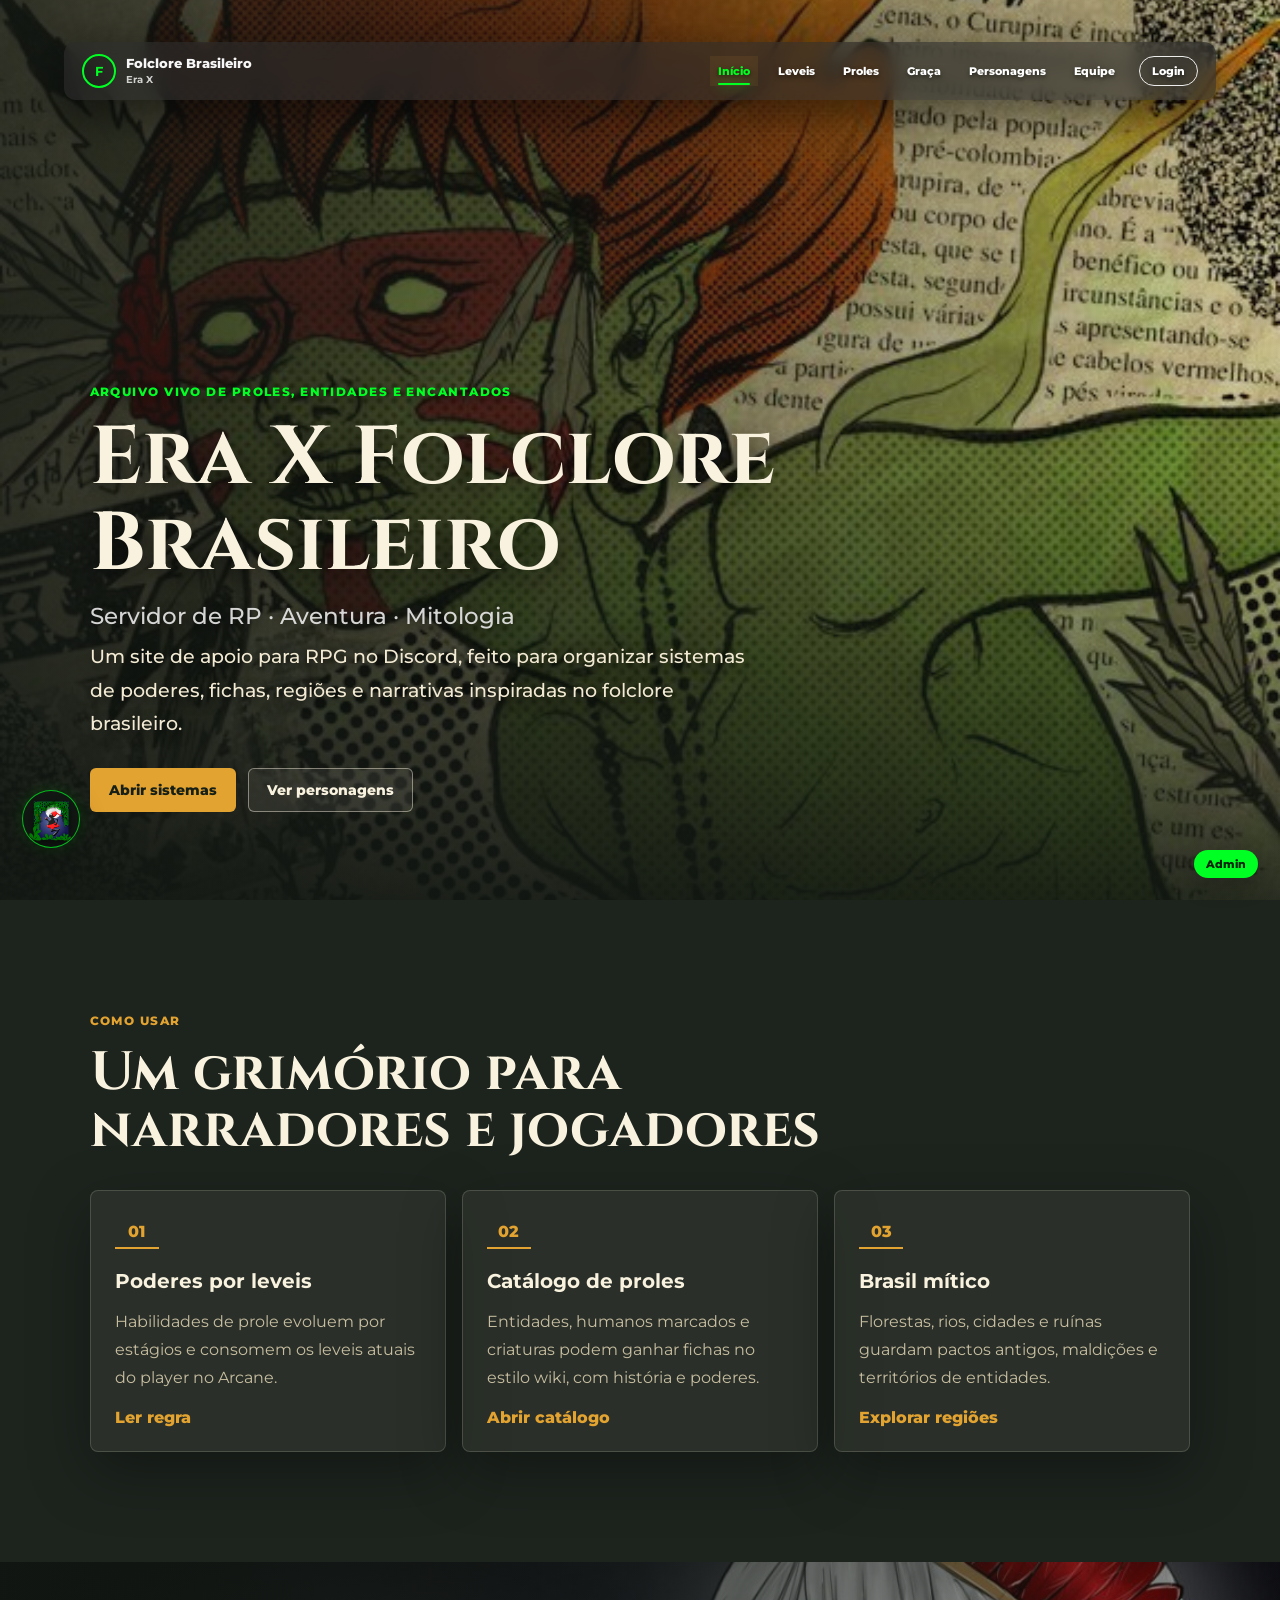
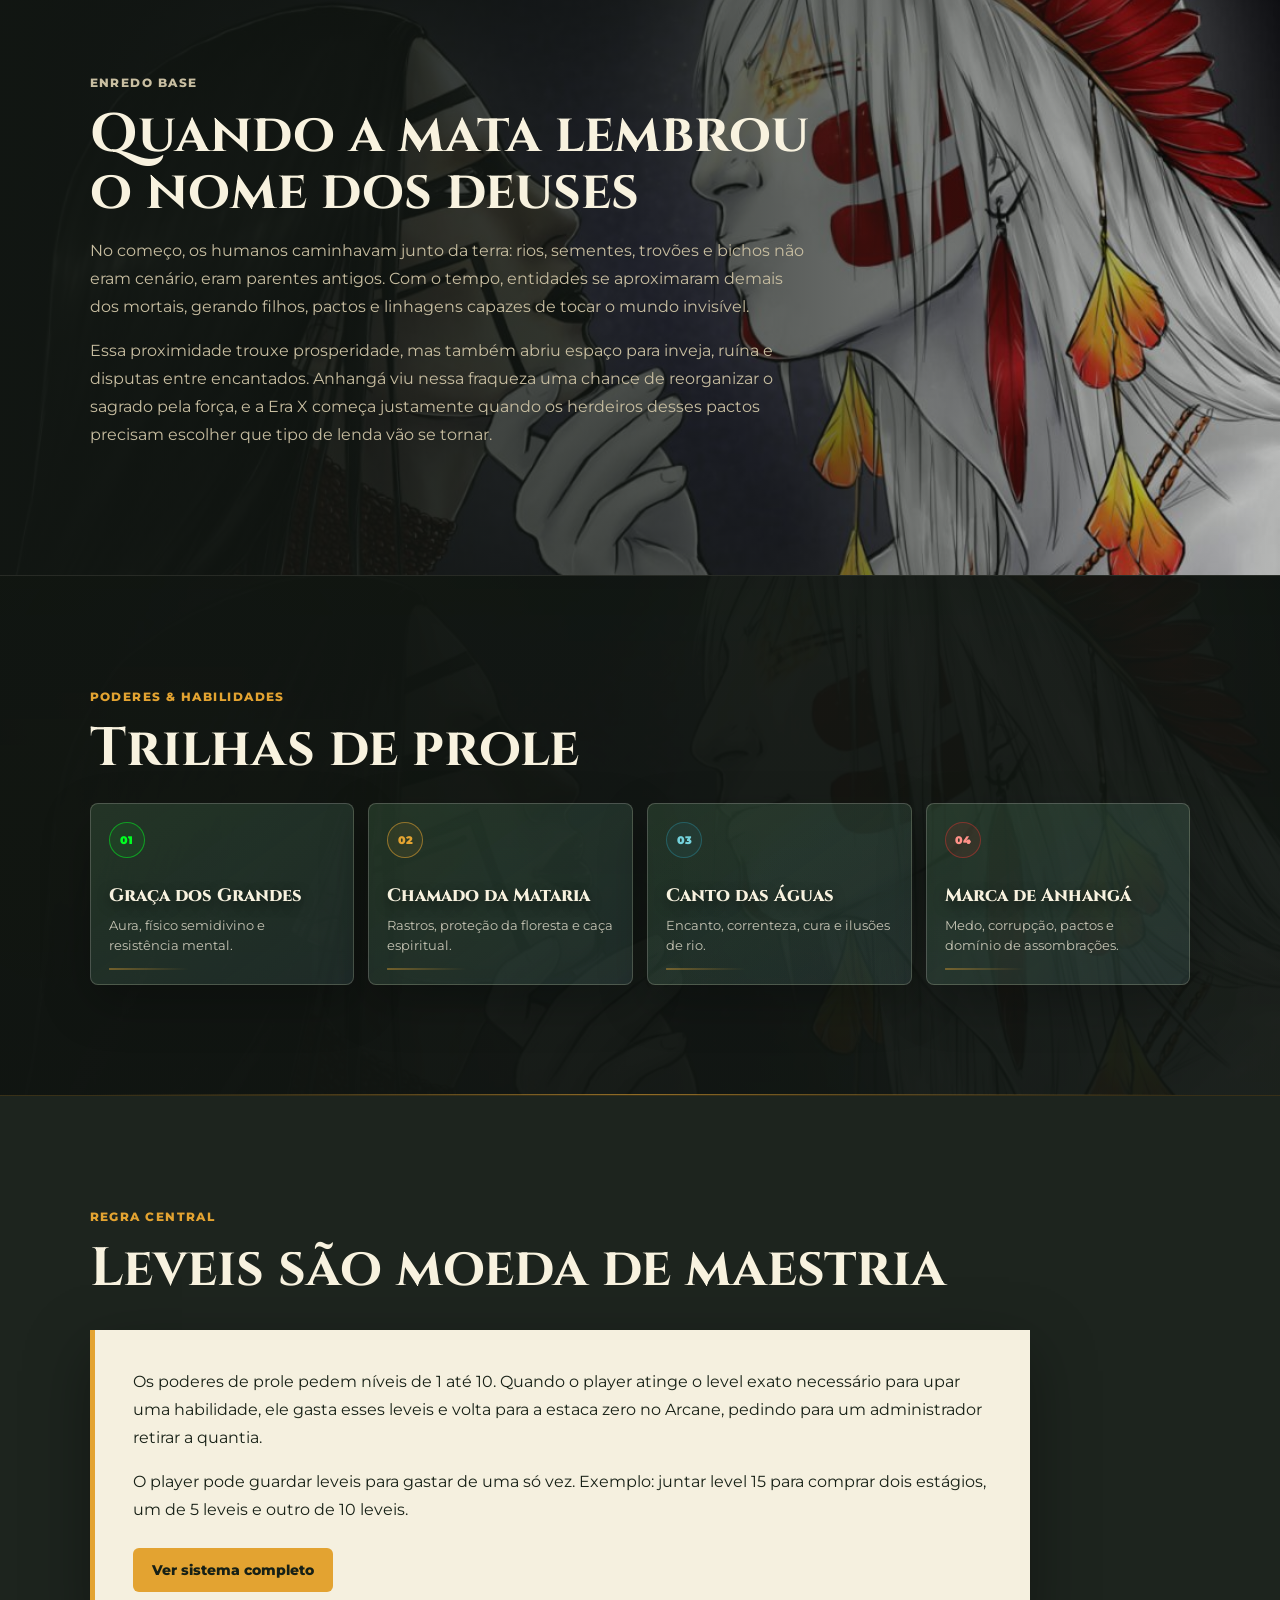
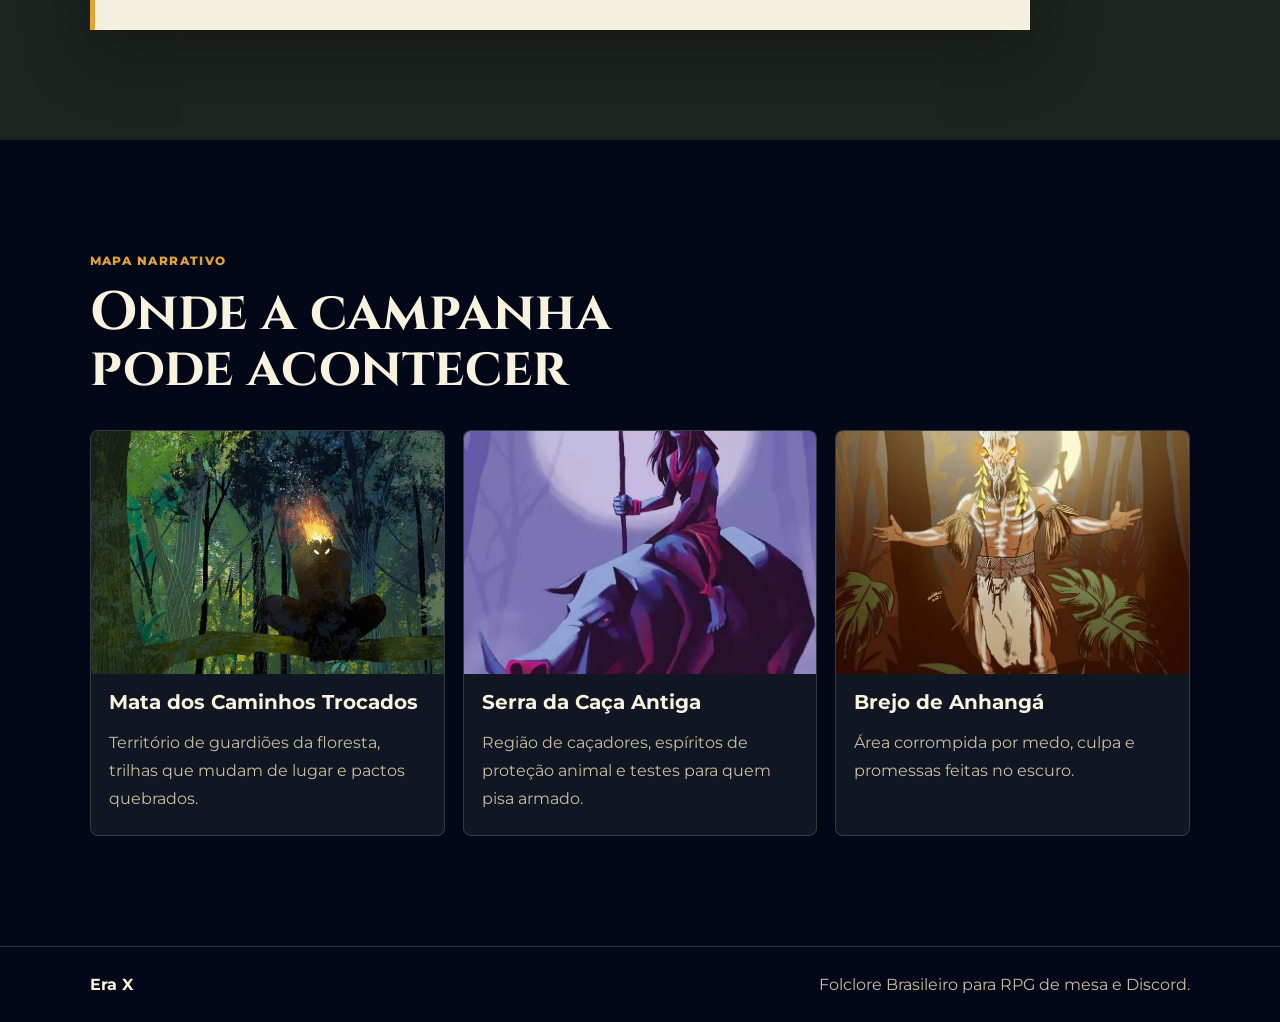
==== index.html @ e6556df5 "Primeiro upload do Era X" ====
<!DOCTYPE html>
<html lang="pt-BR">
<head>
  <meta charset="UTF-8">
  <meta name="viewport" content="width=device-width, initial-scale=1.0">
  <title>Folclore Brasileiro | Era X</title>
  <meta name="description" content="Servidor de RP e sistemas inspirados no folclore brasileiro.">
  <link rel="preconnect" href="https://fonts.googleapis.com">
  <link rel="preconnect" href="https://fonts.gstatic.com" crossorigin>
  <link href="https://fonts.googleapis.com/css2?family=Cinzel:wght@600;700&family=Montserrat:wght@400;500;700;800&display=swap" rel="stylesheet">
  <link rel="stylesheet" href="style.css">
</head>
<body class="home-classic">
  <header class="site-header">
    <a class="brand" href="index.html" aria-label="Folclore Brasileiro - Era X">
      <span class="brand-mark">F</span>
      <span>
        <strong>Folclore Brasileiro</strong>
        <small>Era X</small>
      </span>
    </a>

    <button class="menu-button" type="button" aria-expanded="false" aria-controls="site-menu">
      <span></span>
      <span></span>
      <span></span>
    </button>

    <nav class="site-nav" id="site-menu">
      <a href="#inicio">Início</a>
      <a href="sistemas.html#leveis">Leveis</a>
      <a href="sistemas.html#arvores">Proles</a>
      <a href="sistemas.html#graca">Graça</a>
      <a href="personagens.html">Personagens</a>
      <a href="equipe.html">Equipe</a>
      <a class="classic-login" href="admin.html">Login</a>
    </nav>
  </header>

  <main>
    <section class="hero restored-home-hero" id="inicio" style="--hero-image:url('imagens/folclore.jpg')">
      <div class="hero-copy">
        <p class="eyebrow">Arquivo vivo de proles, entidades e encantados</p>
        <h1>Era X Folclore Brasileiro</h1>
        <h2>Servidor de RP · Aventura · Mitologia</h2>
        <p>
          Um site de apoio para RPG no Discord, feito para organizar sistemas de poderes,
          fichas, regiões e narrativas inspiradas no folclore brasileiro.
        </p>
        <div class="hero-actions">
          <a class="button primary" href="sistemas.html">Abrir sistemas</a>
          <a class="button secondary" href="personagens.html">Ver personagens</a>
        </div>
      </div>
    </section>

    <section class="section intro-section">
      <div class="section-heading">
        <p class="eyebrow">Como usar</p>
        <h2>Um grimório para narradores e jogadores</h2>
      </div>
      <div class="intro-grid">
        <article class="feature-card">
          <span class="feature-icon">01</span>
          <h3>Poderes por leveis</h3>
          <p>Habilidades de prole evoluem por estágios e consomem os leveis atuais do player no Arcane.</p>
          <a href="sistemas.html#leveis">Ler regra</a>
        </article>
        <article class="feature-card">
          <span class="feature-icon">02</span>
          <h3>Catálogo de proles</h3>
          <p>Entidades, humanos marcados e criaturas podem ganhar fichas no estilo wiki, com história e poderes.</p>
          <a href="personagens.html">Abrir catálogo</a>
        </article>
        <article class="feature-card">
          <span class="feature-icon">03</span>
          <h3>Brasil mítico</h3>
          <p>Florestas, rios, cidades e ruínas guardam pactos antigos, maldições e territórios de entidades.</p>
          <a href="#regioes">Explorar regiões</a>
        </article>
      </div>
    </section>

    <section class="section lore-band" id="enredo" style="--band-image:url('imagens/deuses-tupi-guarani.jpg')">
      <div class="text-block">
        <p class="eyebrow">Enredo base</p>
        <h2>Quando a mata lembrou o nome dos deuses</h2>
        <p>
          No começo, os humanos caminhavam junto da terra: rios, sementes, trovões e bichos
          não eram cenário, eram parentes antigos. Com o tempo, entidades se aproximaram demais
          dos mortais, gerando filhos, pactos e linhagens capazes de tocar o mundo invisível.
        </p>
        <p>
          Essa proximidade trouxe prosperidade, mas também abriu espaço para inveja, ruína e
          disputas entre encantados. Anhangá viu nessa fraqueza uma chance de reorganizar o
          sagrado pela força, e a Era X começa justamente quando os herdeiros desses pactos
          precisam escolher que tipo de lenda vão se tornar.
        </p>
      </div>
    </section>

    <section class="section" id="poderes">
      <div class="section-heading">
        <p class="eyebrow">Poderes & habilidades</p>
        <h2>Trilhas de prole</h2>
      </div>
      <div class="catalog-grid">
        <a class="catalog-item" href="sistemas.html#graca">
          <span>Graça dos Grandes</span>
          <small>Aura, físico semidivino e resistência mental.</small>
        </a>
        <a class="catalog-item" href="sistemas.html#mataria">
          <span>Chamado da Mataria</span>
          <small>Rastros, proteção da floresta e caça espiritual.</small>
        </a>
        <a class="catalog-item" href="sistemas.html#aguas">
          <span>Canto das Águas</span>
          <small>Encanto, correnteza, cura e ilusões de rio.</small>
        </a>
        <a class="catalog-item" href="sistemas.html#sombras">
          <span>Marca de Anhangá</span>
          <small>Medo, corrupção, pactos e domínio de assombrações.</small>
        </a>
      </div>
    </section>

    <section class="section level-preview" id="leveis">
      <div class="section-heading">
        <p class="eyebrow">Regra central</p>
        <h2>Leveis são moeda de maestria</h2>
      </div>
      <div class="rule-panel">
        <p>
          Os poderes de prole pedem níveis de 1 até 10. Quando o player atinge o level exato
          necessário para upar uma habilidade, ele gasta esses leveis e volta para a estaca zero
          no Arcane, pedindo para um administrador retirar a quantia.
        </p>
        <p>
          O player pode guardar leveis para gastar de uma só vez. Exemplo: juntar level 15 para
          comprar dois estágios, um de 5 leveis e outro de 10 leveis.
        </p>
        <a class="button primary" href="sistemas.html#leveis">Ver sistema completo</a>
      </div>
    </section>

    <section class="section" id="regioes">
      <div class="section-heading">
        <p class="eyebrow">Mapa narrativo</p>
        <h2>Onde a campanha pode acontecer</h2>
      </div>
      <div class="region-layout">
        <article>
          <img src="imagens/curupira.jpg" alt="Curupira em uma floresta escura">
          <h3>Mata dos Caminhos Trocados</h3>
          <p>Território de guardiões da floresta, trilhas que mudam de lugar e pactos quebrados.</p>
        </article>
        <article>
          <img src="imagens/caipora.jpg" alt="Caipora em arte de floresta">
          <h3>Serra da Caça Antiga</h3>
          <p>Região de caçadores, espíritos de proteção animal e testes para quem pisa armado.</p>
        </article>
        <article>
          <img src="imagens/anhanga.jpg" alt="Anhangá em ambiente sombrio">
          <h3>Brejo de Anhangá</h3>
          <p>Área corrompida por medo, culpa e promessas feitas no escuro.</p>
        </article>
      </div>
    </section>
  </main>

  <footer class="site-footer">
    <strong>Era X</strong>
    <span>Folclore Brasileiro para RPG de mesa e Discord.</span>
  </footer>

  <a class="floating-admin" href="admin.html" aria-label="Abrir painel admin">Admin</a>

  <script src="js/site.js"></script>
</body>
</html>
---- style.css ----
:root {
  --bg: #121713;
  --bg-soft: #1d241e;
  --panel: #f5f0df;
  --panel-muted: #ebe0c2;
  --text: #f8f2df;
  --text-dark: #172016;
  --muted: #c8bea1;
  --leaf: #2f6b3f;
  --leaf-dark: #183d28;
  --river: #287781;
  --clay: #a84f36;
  --sun: #e3a331;
  --danger: #b7352f;
  --line: rgba(248, 242, 223, .18);
  --shadow: 0 20px 60px rgba(0, 0, 0, .35);
  --font-body: "Montserrat", Arial, sans-serif;
  --font-title: "Cinzel", Georgia, serif;
}

* {
  box-sizing: border-box;
}

html {
  scroll-behavior: smooth;
}

body {
  margin: 0;
  min-height: 100vh;
  background:
    linear-gradient(180deg, rgba(18, 23, 19, .95), rgba(31, 36, 27, .98)),
    #121713;
  color: var(--text);
  font-family: var(--font-body);
}

body.menu-open {
  overflow: hidden;
}

img {
  max-width: 100%;
  display: block;
}

a {
  color: inherit;
}

.site-header {
  position: sticky;
  top: 0;
  z-index: 20;
  display: flex;
  align-items: center;
  justify-content: space-between;
  gap: 24px;
  min-height: 74px;
  padding: 12px clamp(18px, 5vw, 72px);
  background: rgba(18, 23, 19, .9);
  border-bottom: 1px solid var(--line);
  backdrop-filter: blur(14px);
}

.brand {
  display: inline-flex;
  align-items: center;
  gap: 12px;
  text-decoration: none;
}

.brand-mark {
  width: 46px;
  height: 46px;
  display: grid;
  place-items: center;
  border: 2px solid var(--sun);
  background: var(--leaf-dark);
  color: var(--sun);
  font-family: var(--font-title);
  font-weight: 700;
}

.brand strong,
.brand small {
  display: block;
}

.brand strong {
  font-family: var(--font-title);
  font-size: 18px;
}

.brand small {
  margin-top: 2px;
  color: var(--muted);
  font-size: 12px;
}

.site-nav {
  display: flex;
  align-items: center;
  gap: 8px;
}

.site-nav a {
  min-height: 38px;
  display: inline-flex;
  align-items: center;
  padding: 8px 12px;
  border: 1px solid transparent;
  color: var(--muted);
  font-size: 14px;
  font-weight: 700;
  text-decoration: none;
}

.site-nav a:hover,
.site-nav a.active {
  border-color: rgba(227, 163, 49, .45);
  color: var(--text);
  background: rgba(227, 163, 49, .08);
}

.nav-pill {
  background: var(--sun);
  color: var(--text-dark) !important;
}

.menu-button {
  display: none;
  width: 44px;
  height: 44px;
  border: 1px solid var(--line);
  background: rgba(255, 255, 255, .04);
  cursor: pointer;
}

.menu-button span {
  display: block;
  width: 18px;
  height: 2px;
  margin: 5px auto;
  background: var(--text);
}

.hero,
.page-hero {
  position: relative;
  min-height: 86svh;
  display: flex;
  align-items: flex-end;
  padding: clamp(90px, 14vw, 150px) clamp(20px, 7vw, 92px) clamp(52px, 9vw, 90px);
  background:
    linear-gradient(90deg, rgba(18, 23, 19, .88), rgba(18, 23, 19, .52) 54%, rgba(18, 23, 19, .18)),
    linear-gradient(0deg, rgba(18, 23, 19, .88), rgba(18, 23, 19, .08) 46%),
    var(--hero-image) center / cover no-repeat;
  isolation: isolate;
}

.page-hero {
  min-height: 54svh;
}

.hero-copy {
  width: min(760px, 100%);
}

.eyebrow {
  margin: 0 0 14px;
  color: var(--sun);
  font-size: 12px;
  font-weight: 800;
  letter-spacing: .12em;
  text-transform: uppercase;
}

h1,
h2,
h3 {
  margin: 0;
  line-height: 1.05;
}

h1,
h2 {
  font-family: var(--font-title);
}

h1 {
  max-width: 760px;
  color: var(--text);
  font-size: clamp(42px, 8vw, 86px);
  text-wrap: balance;
}

h2 {
  color: var(--text);
  font-size: clamp(30px, 5vw, 54px);
  text-wrap: balance;
}

h3 {
  color: inherit;
  font-size: 20px;
}

p {
  line-height: 1.75;
}

.hero-copy > p:not(.eyebrow) {
  max-width: 660px;
  margin: 18px 0 0;
  color: #f3ead4;
  font-size: clamp(16px, 2vw, 19px);
}

.hero-actions {
  display: flex;
  flex-wrap: wrap;
  gap: 12px;
  margin-top: 28px;
}

.button,
button {
  min-height: 44px;
  display: inline-flex;
  align-items: center;
  justify-content: center;
  gap: 8px;
  padding: 12px 18px;
  border: 1px solid transparent;
  border-radius: 6px;
  font-family: var(--font-body);
  font-size: 14px;
  font-weight: 800;
  text-decoration: none;
  cursor: pointer;
}

.button.primary,
button.primary {
  background: var(--sun);
  color: var(--text-dark);
}

.button.secondary {
  border-color: rgba(248, 242, 223, .45);
  background: rgba(248, 242, 223, .08);
  color: var(--text);
}

.section {
  padding: clamp(56px, 9vw, 110px) clamp(20px, 7vw, 92px);
}

.section-heading {
  width: min(900px, 100%);
  margin-bottom: 32px;
}

.section-heading h2 {
  margin-bottom: 12px;
}

.section-heading p:last-child {
  max-width: 680px;
  color: var(--muted);
}

.intro-section,
.level-preview {
  background: var(--bg-soft);
}

.intro-grid,
.track-grid,
.catalog-grid {
  display: grid;
  grid-template-columns: repeat(3, minmax(0, 1fr));
  gap: 16px;
}

.feature-card,
.level-card,
.member-card,
.stat-card {
  border: 1px solid rgba(248, 242, 223, .16);
  border-radius: 8px;
  background: rgba(245, 240, 223, .06);
  box-shadow: var(--shadow);
}

.feature-card {
  min-height: 250px;
  display: flex;
  flex-direction: column;
  align-items: flex-start;
  padding: 24px;
}

.feature-card p {
  color: var(--muted);
}

.feature-card a {
  margin-top: auto;
  color: var(--sun);
  font-weight: 800;
  text-decoration: none;
}

.feature-icon {
  min-width: 44px;
  height: 34px;
  display: inline-flex;
  align-items: center;
  justify-content: center;
  margin-bottom: 22px;
  border-bottom: 2px solid var(--sun);
  color: var(--sun);
  font-weight: 800;
}

.lore-band {
  display: grid;
  grid-template-columns: minmax(0, 720px) minmax(260px, 1fr);
  gap: 44px;
  background:
    linear-gradient(90deg, rgba(18, 23, 19, .94), rgba(18, 23, 19, .74) 52%, rgba(18, 23, 19, .24)),
    var(--band-image) right center / cover no-repeat;
}

.text-block {
  max-width: 760px;
}

.text-block p {
  color: var(--muted);
}

.catalog-grid {
  grid-template-columns: repeat(4, minmax(0, 1fr));
}

.catalog-item {
  min-height: 160px;
  display: flex;
  flex-direction: column;
  justify-content: flex-end;
  padding: 20px;
  border: 1px solid rgba(248, 242, 223, .16);
  border-radius: 8px;
  background:
    linear-gradient(180deg, rgba(47, 107, 63, .22), rgba(40, 119, 129, .14)),
    rgba(245, 240, 223, .04);
  text-decoration: none;
}

.catalog-item span {
  color: var(--text);
  font-size: 18px;
  font-weight: 800;
}

.catalog-item small {
  margin-top: 8px;
  color: var(--muted);
  line-height: 1.55;
}

.catalog-item:hover {
  border-color: rgba(227, 163, 49, .6);
}

#poderes {
  position: relative;
  overflow: hidden;
  background:
    linear-gradient(180deg, rgba(18, 23, 19, .98), rgba(18, 23, 19, .9)),
    radial-gradient(circle at 14% 22%, rgba(227, 163, 49, .14), transparent 34%),
    radial-gradient(circle at 82% 72%, rgba(40, 119, 129, .16), transparent 36%),
    var(--bg);
  border-top: 1px solid rgba(248, 242, 223, .09);
  border-bottom: 1px solid rgba(227, 163, 49, .18);
}

#poderes::before {
  content: "";
  position: absolute;
  inset: 0;
  background:
    linear-gradient(90deg, rgba(18, 23, 19, .9), rgba(18, 23, 19, .62)),
    url("imagens/deuses-tupi-guarani.jpg") center / cover no-repeat;
  opacity: .12;
  filter: saturate(.9) contrast(1.08);
  pointer-events: none;
}

#poderes::after {
  content: "";
  position: absolute;
  left: clamp(20px, 7vw, 92px);
  right: clamp(20px, 7vw, 92px);
  bottom: 0;
  height: 1px;
  background: linear-gradient(90deg, transparent, rgba(227, 163, 49, .6), transparent);
  pointer-events: none;
}

#poderes .section-heading,
#poderes .catalog-grid {
  position: relative;
  z-index: 1;
}

#poderes .section-heading {
  margin-bottom: 26px;
}

#poderes .catalog-grid {
  gap: 14px;
}

#poderes .catalog-item {
  position: relative;
  min-height: 138px;
  justify-content: space-between;
  padding: 18px;
  isolation: isolate;
  border-color: rgba(248, 242, 223, .2);
  background:
    linear-gradient(145deg, rgba(47, 107, 63, .24), rgba(40, 119, 129, .11)),
    rgba(245, 240, 223, .055);
  box-shadow: 0 18px 48px rgba(0, 0, 0, .25);
  transition: transform .24s ease, border-color .24s ease, background .24s ease, box-shadow .24s ease;
}

#poderes .catalog-item::before {
  content: "01";
  width: 34px;
  height: 34px;
  display: grid;
  place-items: center;
  margin-bottom: 28px;
  border: 1px solid rgba(0, 255, 34, .5);
  border-radius: 50%;
  background: rgba(0, 255, 34, .065);
  color: #00ff22;
  font-size: 11px;
  font-weight: 900;
}

#poderes .catalog-item:nth-child(2)::before {
  content: "02";
  border-color: rgba(227, 163, 49, .55);
  background: rgba(227, 163, 49, .08);
  color: var(--sun);
}

#poderes .catalog-item:nth-child(3)::before {
  content: "03";
  border-color: rgba(40, 119, 129, .62);
  background: rgba(40, 119, 129, .12);
  color: #74d2dc;
}

#poderes .catalog-item:nth-child(4)::before {
  content: "04";
  border-color: rgba(183, 53, 47, .58);
  background: rgba(183, 53, 47, .12);
  color: #ff9188;
}

#poderes .catalog-item::after {
  content: "";
  position: absolute;
  inset: auto 18px 14px 18px;
  height: 2px;
  border-radius: 999px;
  background: linear-gradient(90deg, var(--sun), transparent);
  opacity: .42;
  transform: scaleX(.35);
  transform-origin: left center;
  transition: transform .24s ease, opacity .24s ease;
}

#poderes .catalog-item span {
  font-family: var(--font-title);
  font-size: 18px;
  line-height: 1.12;
  text-shadow: 0 4px 12px rgba(0, 0, 0, .5);
}

#poderes .catalog-item small {
  max-width: 260px;
  margin-top: 8px;
  padding-bottom: 10px;
  color: rgba(248, 242, 223, .76);
}

#poderes .catalog-item:hover {
  transform: translateY(-4px);
  border-color: rgba(227, 163, 49, .72);
  background:
    linear-gradient(145deg, rgba(47, 107, 63, .34), rgba(40, 119, 129, .16)),
    rgba(245, 240, 223, .075);
  box-shadow: 0 24px 68px rgba(0, 0, 0, .34);
}

#poderes .catalog-item:hover::after {
  opacity: .9;
  transform: scaleX(1);
}

.rule-panel {
  width: min(940px, 100%);
  padding: clamp(22px, 4vw, 38px);
  border-left: 5px solid var(--sun);
  background: var(--panel);
  color: var(--text-dark);
  box-shadow: var(--shadow);
}

.rule-panel p {
  margin: 0 0 16px;
}

.rule-panel p:last-child {
  margin-bottom: 0;
}

.rule-panel .button {
  margin-top: 8px;
}

.region-layout {
  display: grid;
  grid-template-columns: repeat(3, minmax(0, 1fr));
  gap: 18px;
}

.region-layout article {
  overflow: hidden;
  border: 1px solid rgba(248, 242, 223, .16);
  border-radius: 8px;
  background: rgba(245, 240, 223, .06);
}

.region-layout img {
  width: 100%;
  aspect-ratio: 16 / 11;
  object-fit: cover;
}

.region-layout h3,
.region-layout p {
  padding: 0 18px;
}

.region-layout h3 {
  margin-top: 18px;
}

.region-layout p {
  color: var(--muted);
  margin-bottom: 22px;
}

.power-track {
  display: grid;
  grid-template-columns: repeat(2, minmax(0, 1fr));
  gap: 14px;
}

.level-card {
  position: relative;
  padding: 22px;
}

.level-card span {
  display: inline-block;
  margin-bottom: 12px;
  color: var(--sun);
  font-size: 12px;
  font-weight: 800;
  text-transform: uppercase;
}

.level-card p {
  color: var(--muted);
}

.page {
  background: var(--bg);
}

.page-main {
  padding: clamp(36px, 7vw, 82px) clamp(20px, 7vw, 92px);
}

.toolbar {
  display: flex;
  align-items: center;
  justify-content: space-between;
  gap: 18px;
  margin-bottom: 24px;
}

.filters {
  display: flex;
  flex-wrap: wrap;
  gap: 8px;
}

.filters button {
  min-height: 38px;
  padding: 8px 13px;
  border-color: rgba(248, 242, 223, .22);
  background: transparent;
  color: var(--text);
}

.filters button.active {
  border-color: var(--sun);
  background: var(--sun);
  color: var(--text-dark);
}

.cards {
  display: grid;
  grid-template-columns: repeat(auto-fill, minmax(250px, 360px));
  justify-content: start;
  gap: 18px;
}

.card {
  overflow: hidden;
  border: 1px solid rgba(248, 242, 223, .16);
  border-radius: 8px;
  background: rgba(245, 240, 223, .07);
  box-shadow: var(--shadow);
}

.card img {
  width: 100%;
  aspect-ratio: 4 / 3;
  object-fit: cover;
}

.card-body {
  padding: 18px;
}

.card small {
  display: block;
  margin: 6px 0 12px;
  color: var(--sun);
  font-weight: 700;
}

.card p {
  color: var(--muted);
}

.card-actions {
  display: flex;
  gap: 8px;
  margin-top: 16px;
}

.card-actions button {
  min-height: 38px;
  flex: 1;
  padding: 8px 10px;
}

.ghost-button {
  border-color: rgba(248, 242, 223, .25);
  background: transparent;
  color: var(--text);
}

.delete-btn {
  background: var(--danger);
  color: #fff;
}

.empty-state {
  grid-column: 1 / -1;
  padding: 28px;
  border: 1px dashed rgba(248, 242, 223, .25);
  border-radius: 8px;
  color: var(--muted);
}

.modal {
  position: fixed;
  inset: 0;
  z-index: 40;
  display: none;
  align-items: center;
  justify-content: center;
  padding: 22px;
  background: rgba(0, 0, 0, .72);
}

.modal.open {
  display: flex;
}

.modal-content {
  width: min(900px, 100%);
  max-height: 92vh;
  overflow: auto;
  border: 1px solid rgba(248, 242, 223, .2);
  border-radius: 8px;
  background:
    linear-gradient(145deg, rgba(245, 240, 223, .08), rgba(245, 240, 223, .03)),
    #121713;
  color: var(--text);
  box-shadow: var(--shadow);
}

.modal-top {
  display: grid;
  grid-template-columns: minmax(220px, 330px) 1fr;
  gap: 22px;
  padding: 22px;
}

.wiki-img {
  width: 100%;
  aspect-ratio: 4 / 3;
  object-fit: cover;
  background: rgba(245, 240, 223, .08);
}

.close-btn {
  position: sticky;
  top: 12px;
  float: right;
  width: 40px;
  height: 40px;
  margin: 12px 12px 0 0;
  border: 0;
  background: var(--danger);
  color: #fff;
  font-size: 24px;
  cursor: pointer;
}

.wiki-info {
  display: flex;
  flex-wrap: wrap;
  gap: 8px;
  margin: 16px 0;
}

.wiki-info span {
  padding: 7px 10px;
  border: 1px solid rgba(248, 242, 223, .14);
  background: rgba(245, 240, 223, .08);
  color: var(--text);
  font-size: 13px;
}

#wikiName {
  color: var(--text);
  text-shadow: 0 5px 18px rgba(0, 0, 0, .5);
}

#wikiTitle {
  color: #00ff22;
}

#wikiDesc,
.wiki-content {
  color: #f5edd8;
}

.wiki-tabs {
  display: flex;
  flex-wrap: wrap;
  gap: 8px;
  padding: 0 22px 18px;
}

.wiki-tabs button {
  min-height: 36px;
  border-color: rgba(248, 242, 223, .18);
  background: transparent;
  color: var(--text);
}

.wiki-tabs button.active {
  background: var(--leaf);
  color: #fff;
}

.wiki-content {
  padding: 0 22px 24px;
}

.admin-page {
  min-height: 100vh;
}

.admin-layout {
  display: grid;
  grid-template-columns: minmax(0, 1fr) minmax(320px, 460px);
  gap: 24px;
  align-items: start;
}

.admin-section,
.admin-panel {
  padding: 24px;
  border: 1px solid rgba(248, 242, 223, .16);
  border-radius: 8px;
  background: rgba(245, 240, 223, .06);
  box-shadow: var(--shadow);
}

.admin-section + .admin-section {
  margin-top: 18px;
}

label {
  display: block;
  margin: 0 0 14px;
  color: var(--muted);
  font-size: 13px;
  font-weight: 700;
}

input,
select,
textarea {
  width: 100%;
  min-height: 44px;
  margin-top: 7px;
  padding: 11px 12px;
  border: 1px solid rgba(248, 242, 223, .22);
  border-radius: 6px;
  background: rgba(255, 255, 255, .06);
  color: var(--text);
  font-family: var(--font-body);
}

textarea {
  min-height: 110px;
  resize: vertical;
}

select option {
  background: #172016;
  color: #fff;
}

.admin-actions {
  display: flex;
  flex-wrap: wrap;
  gap: 10px;
}

.danger {
  background: var(--danger);
  color: #fff;
}

.muted-box {
  padding: 18px;
  border: 1px dashed rgba(248, 242, 223, .22);
  color: var(--muted);
}

.team-grid,
.stats-grid {
  display: grid;
  grid-template-columns: repeat(3, minmax(0, 1fr));
  gap: 16px;
}

.member-card,
.stat-card {
  padding: 22px;
}

.member-card p,
.stat-card p {
  color: var(--muted);
}

.updates-section {
  position: relative;
  overflow: hidden;
  border-top: 1px solid rgba(248, 242, 223, .1);
  background:
    linear-gradient(180deg, rgba(245, 240, 223, .04), rgba(245, 240, 223, .015)),
    var(--bg-soft);
}

.updates-timeline {
  display: grid;
  grid-template-columns: repeat(2, minmax(0, 1fr));
  gap: 16px;
}

.update-card {
  position: relative;
  min-height: 178px;
  padding: 22px;
  border: 1px solid rgba(248, 242, 223, .16);
  border-left: 3px solid var(--sun);
  border-radius: 8px;
  background:
    linear-gradient(145deg, rgba(245, 240, 223, .08), rgba(245, 240, 223, .035)),
    rgba(18, 23, 19, .74);
  box-shadow: 0 18px 54px rgba(0, 0, 0, .24);
}

.update-card span {
  display: inline-flex;
  min-height: 30px;
  align-items: center;
  margin-bottom: 18px;
  padding: 6px 11px;
  border: 1px solid rgba(227, 163, 49, .5);
  border-radius: 999px;
  color: var(--sun);
  font-size: 11px;
  font-weight: 900;
  text-transform: uppercase;
}

.update-card h3 {
  margin-bottom: 10px;
}

.update-card p {
  margin: 0;
  color: var(--muted);
}

.site-footer {
  display: flex;
  justify-content: space-between;
  gap: 16px;
  padding: 28px clamp(20px, 7vw, 92px);
  border-top: 1px solid var(--line);
  color: var(--muted);
}

.site-footer strong {
  color: var(--text);
}

.home-classic {
  background: #020817;
}

.home-classic .site-header {
  position: absolute;
  top: clamp(18px, 4.2vw, 42px);
  left: clamp(16px, 5vw, 64px);
  right: clamp(16px, 5vw, 64px);
  min-height: 58px;
  padding: 10px 18px;
  border: 0;
  border-radius: 12px;
  background: rgba(42, 42, 42, .62);
  box-shadow:
    0 18px 34px rgba(0, 0, 0, .34),
    0 0 70px rgba(0, 0, 0, .32);
  backdrop-filter: blur(10px);
}

.floating-shell .site-header {
  position: absolute;
  top: clamp(18px, 4.2vw, 42px);
  left: clamp(16px, 5vw, 64px);
  right: clamp(16px, 5vw, 64px);
  min-height: 58px;
  padding: 10px 18px;
  border: 0;
  border-radius: 12px;
  background: rgba(42, 42, 42, .62);
  box-shadow:
    0 18px 34px rgba(0, 0, 0, .34),
    0 0 70px rgba(0, 0, 0, .32);
  backdrop-filter: blur(10px);
}

.floating-shell .brand {
  gap: 10px;
}

.floating-shell .brand-mark {
  width: 34px;
  height: 34px;
  border: 2px solid #00ff22;
  border-radius: 50%;
  background: rgba(0, 0, 0, .12);
  color: #00ff22;
  font-family: var(--font-body);
  font-size: 13px;
}

.floating-shell .brand strong {
  color: #f7f7f7;
  font-family: var(--font-body);
  font-size: 13px;
  font-weight: 800;
  line-height: 1.1;
}

.floating-shell .brand small {
  color: rgba(255, 255, 255, .78);
  font-size: 10px;
  font-weight: 700;
}

.floating-shell .site-nav {
  gap: 12px;
}

.floating-shell .site-nav a {
  min-height: 30px;
  padding: 6px 8px;
  border: 0;
  color: #fff;
  font-size: 11px;
  font-weight: 800;
  text-shadow: 0 2px 5px rgba(0, 0, 0, .55);
}

.floating-shell .site-nav a:hover,
.floating-shell .site-nav a.active {
  color: #00ff22;
  background: transparent;
}

.home-classic .site-nav a.is-current,
.floating-shell .site-nav a.is-current {
  position: relative;
  color: #00ff22;
}

.home-classic .site-nav a.is-current::after,
.floating-shell .site-nav a.is-current::after {
  content: "";
  position: absolute;
  left: 8px;
  right: 8px;
  bottom: 1px;
  height: 2px;
  border-radius: 999px;
  background: #00ff22;
  box-shadow: 0 0 12px rgba(0, 255, 34, .6);
}

.floating-shell .site-nav .classic-login {
  min-width: 54px;
  justify-content: center;
  margin-left: 4px;
  padding: 6px 12px;
  border: 1px solid rgba(255, 255, 255, .9);
  border-radius: 999px;
  color: #fff;
}

.floating-shell .site-nav .classic-login:hover {
  border-color: #00ff22;
  color: #00ff22;
}

.home-classic .brand {
  gap: 10px;
}

.home-classic .brand-mark {
  width: 34px;
  height: 34px;
  border: 2px solid #00ff22;
  border-radius: 50%;
  background: rgba(0, 0, 0, .12);
  color: #00ff22;
  font-family: var(--font-body);
  font-size: 13px;
}

.home-classic .brand strong {
  color: #f7f7f7;
  font-family: var(--font-body);
  font-size: 13px;
  font-weight: 800;
  line-height: 1.1;
}

.home-classic .brand small {
  color: rgba(255, 255, 255, .78);
  font-size: 10px;
  font-weight: 700;
}

.home-classic .site-nav {
  gap: 12px;
}

.home-classic .site-nav a {
  min-height: 30px;
  padding: 6px 8px;
  border: 0;
  color: #fff;
  font-size: 11px;
  font-weight: 800;
  text-shadow: 0 2px 5px rgba(0, 0, 0, .55);
}

.home-classic .site-nav a:hover {
  color: #00ff22;
  background: transparent;
}

.home-classic .site-nav .classic-login {
  min-width: 54px;
  justify-content: center;
  margin-left: 4px;
  padding: 6px 12px;
  border: 1px solid rgba(255, 255, 255, .9);
  border-radius: 999px;
  color: #fff;
}

.home-classic .site-nav .classic-login:hover {
  border-color: #00ff22;
  color: #00ff22;
}

.home-classic .classic-home-hero {
  min-height: 100vh;
  align-items: flex-start;
  padding: clamp(104px, 10vw, 122px) 0 70px clamp(24px, 7.6vw, 78px);
  background:
    linear-gradient(90deg, rgba(0, 0, 0, .44) 0%, rgba(0, 0, 0, .25) 34%, rgba(0, 0, 0, .04) 72%),
    linear-gradient(180deg, rgba(0, 0, 0, .20) 0%, rgba(0, 0, 0, .02) 42%, rgba(0, 0, 0, .18) 100%),
    var(--hero-image) center top / cover no-repeat;
}

.home-classic .classic-home-hero .hero-copy {
  width: min(470px, calc(100vw - 48px));
  animation: none;
}

.home-classic .classic-home-hero h1 {
  max-width: 460px;
  color: #00ff22;
  font-family: var(--font-body);
  font-size: clamp(40px, 4.5vw, 48px);
  font-weight: 800;
  line-height: 1.16;
  letter-spacing: 1px;
  text-shadow:
    0 0 10px rgba(0, 255, 34, .45),
    0 6px 18px rgba(0, 0, 0, .72);
}

.home-classic .classic-home-hero h2 {
  margin: 18px 0 12px;
  color: rgba(245, 245, 245, .82);
  font-family: var(--font-body);
  font-size: clamp(17px, 1.7vw, 21px);
  font-weight: 500;
  letter-spacing: .2px;
  text-shadow: 0 4px 12px rgba(0, 0, 0, .7);
}

.home-classic .classic-home-hero .hero-copy > p {
  max-width: 455px;
  margin: 0;
  color: #fff;
  font-size: 13px;
  font-weight: 700;
  line-height: 1.52;
  text-shadow: 0 3px 8px rgba(0, 0, 0, .82);
}

.home-classic .restored-home-hero {
  min-height: 100vh;
  align-items: flex-end;
  padding: clamp(125px, 14vw, 160px) clamp(24px, 7vw, 92px) clamp(58px, 8vw, 88px);
  background:
    linear-gradient(90deg, rgba(18, 23, 19, .86), rgba(18, 23, 19, .5) 54%, rgba(18, 23, 19, .15)),
    linear-gradient(0deg, rgba(18, 23, 19, .88), rgba(18, 23, 19, .05) 48%),
    var(--hero-image) center / cover no-repeat;
}

.home-classic .restored-home-hero .hero-copy {
  width: min(720px, 100%);
}

.home-classic .restored-home-hero .eyebrow {
  color: #00ff22;
  text-shadow: 0 4px 12px rgba(0, 0, 0, .55);
}

.home-classic .restored-home-hero h1 {
  color: var(--text);
  font-family: var(--font-title);
  font-size: clamp(44px, 7vw, 82px);
  text-shadow: 0 8px 26px rgba(0, 0, 0, .72);
}

.home-classic .restored-home-hero h2 {
  margin: 16px 0 12px;
  color: rgba(245, 245, 245, .86);
  font-family: var(--font-body);
  font-size: clamp(18px, 2vw, 23px);
  font-weight: 500;
  text-shadow: 0 4px 14px rgba(0, 0, 0, .65);
}

.home-classic .restored-home-hero .hero-copy > p:not(.eyebrow) {
  max-width: 660px;
  margin: 0;
  color: #f3ead4;
  font-size: clamp(16px, 2vw, 19px);
  font-weight: 500;
  text-shadow: 0 4px 14px rgba(0, 0, 0, .62);
}

.floating-admin {
  position: fixed;
  right: 22px;
  bottom: 22px;
  z-index: 1000;
  min-width: 50px;
  min-height: 24px;
  display: inline-flex;
  align-items: center;
  justify-content: center;
  padding: 7px 12px;
  border-radius: 999px;
  background: #00ff22;
  color: #05240a;
  font-size: 11px;
  font-weight: 800;
  text-decoration: none;
  box-shadow: 0 8px 22px rgba(0, 0, 0, .24);
}

.floating-shell .inner-hero {
  min-height: 62vh;
  align-items: flex-end;
  padding: clamp(120px, 12vw, 160px) clamp(24px, 7vw, 92px) clamp(50px, 7vw, 78px);
  background:
    linear-gradient(90deg, rgba(18, 23, 19, .9), rgba(18, 23, 19, .56) 48%, rgba(18, 23, 19, .18)),
    linear-gradient(0deg, rgba(18, 23, 19, .92), rgba(18, 23, 19, .08) 60%),
    var(--hero-image) center / cover no-repeat;
}

.floating-shell .inner-hero h1 {
  color: var(--text);
  font-size: clamp(44px, 6.5vw, 76px);
  text-shadow: 0 8px 28px rgba(0, 0, 0, .72);
}

.floating-shell .inner-hero .hero-copy > p:not(.eyebrow) {
  max-width: 640px;
  color: #f5edd8;
  font-size: clamp(16px, 1.7vw, 18px);
  text-shadow: 0 4px 14px rgba(0, 0, 0, .68);
}

.floating-shell .page-main,
.admin-main {
  background: var(--bg);
}

.admin-main {
  padding-top: clamp(120px, 12vw, 150px);
}

.compact-section {
  padding-top: clamp(44px, 6vw, 76px);
  padding-bottom: clamp(44px, 6vw, 76px);
}

.clean-rule {
  width: min(980px, 100%);
  border-left-color: var(--sun);
  border-radius: 8px;
}

.prole-grid {
  display: grid;
  grid-template-columns: repeat(2, minmax(0, 1fr));
  gap: 18px;
}

.prole-tree {
  position: relative;
  overflow: hidden;
  border: 1px solid rgba(248, 242, 223, .2);
  border-radius: 8px;
  background: rgba(10, 15, 12, .78);
  box-shadow: 0 22px 66px rgba(0, 0, 0, .34);
  backdrop-filter: blur(8px);
}

.prole-tree::before {
  content: "";
  position: absolute;
  inset: 0 0 auto 0;
  height: 2px;
  background: linear-gradient(90deg, transparent, rgba(227, 163, 49, .78), transparent);
  opacity: .75;
  pointer-events: none;
}

.prole-tree header {
  padding: 22px 22px 18px;
  border-bottom: 1px solid rgba(248, 242, 223, .14);
  background:
    linear-gradient(135deg, rgba(47, 107, 63, .34), rgba(227, 163, 49, .08)),
    rgba(0, 0, 0, .22);
}

.prole-tree header span {
  display: inline-block;
  margin-bottom: 8px;
  color: var(--sun);
  font-size: 12px;
  font-weight: 800;
  letter-spacing: .08em;
  text-transform: uppercase;
}

.prole-tree header p {
  margin-bottom: 0;
  color: var(--muted);
}

.tree-branches {
  display: grid;
  gap: 1px;
  background: rgba(248, 242, 223, .1);
}

.tree-branches div {
  padding: 18px 22px;
  background: rgba(18, 23, 19, .94);
}

.tree-branches strong,
.tree-branches small {
  display: block;
}

.tree-branches strong {
  color: var(--text);
  font-size: 16px;
}

.tree-branches small {
  margin-top: 4px;
  color: var(--sun);
  font-size: 11px;
  font-weight: 800;
  text-transform: uppercase;
}

.tree-branches p {
  margin: 10px 0 0;
  color: var(--muted);
  font-size: 14px;
}

.floating-shell .level-card {
  min-height: 150px;
  background: rgba(245, 240, 223, .055);
}

.floating-shell .card,
.floating-shell .feature-card,
.floating-shell .member-card,
.floating-shell .stat-card {
  background: rgba(245, 240, 223, .065);
}

.system-quickbar {
  position: relative;
  z-index: 2;
  display: grid;
  grid-template-columns: repeat(3, minmax(0, 1fr));
  gap: 0;
  margin: 0 clamp(20px, 7vw, 92px);
  overflow: hidden;
  border-top: 1px solid rgba(248, 242, 223, .18);
  border-bottom: 1px solid rgba(248, 242, 223, .18);
  background: rgba(245, 240, 223, .035);
}

.system-quickbar a {
  display: grid;
  grid-template-columns: 38px 1fr;
  gap: 3px 14px;
  align-items: center;
  min-height: 82px;
  padding: 18px 24px;
  border-right: 1px solid rgba(248, 242, 223, .18);
  color: var(--text);
  text-decoration: none;
}

.system-quickbar a:last-child {
  border-right: 0;
}

.system-quickbar span {
  grid-row: span 2;
  width: 34px;
  height: 34px;
  display: grid;
  place-items: center;
  border: 1px solid rgba(0, 255, 34, .55);
  border-radius: 50%;
  color: #00ff22;
  font-size: 12px;
  font-weight: 800;
}

.system-quickbar strong {
  font-size: 16px;
}

.system-quickbar small {
  color: var(--muted);
  font-weight: 600;
}

.system-quickbar a:hover,
.system-quickbar a.is-current {
  background: rgba(0, 255, 34, .055);
}

.system-quickbar a.is-current strong {
  color: #00ff22;
}

.system-flow {
  position: relative;
  overflow: hidden;
  border-top: 1px solid rgba(248, 242, 223, .1);
}

.system-flow::before {
  display: none;
}

.alt-flow {
  background:
    linear-gradient(180deg, rgba(245, 240, 223, .04), rgba(245, 240, 223, .015)),
    var(--bg-soft);
}

#arvores {
  isolation: isolate;
  background:
    linear-gradient(90deg, rgba(18, 23, 19, .9) 0%, rgba(18, 23, 19, .62) 38%, rgba(18, 23, 19, .26) 100%),
    linear-gradient(180deg, rgba(248, 242, 223, .04), rgba(18, 23, 19, .78) 78%),
    url("imagens/proles-aguia-olhos-dourados.png") right 4% top 46% / min(66vw, 920px) auto no-repeat,
    #e8e1c4;
}

#arvores::before {
  content: "";
  position: absolute;
  inset: 0;
  z-index: -1;
  background:
    radial-gradient(circle at 71% 25%, rgba(255, 198, 63, .6), transparent 7%),
    radial-gradient(circle at 78% 29%, rgba(255, 198, 63, .36), transparent 10%),
    linear-gradient(90deg, rgba(18, 23, 19, .58), rgba(18, 23, 19, .04));
  mix-blend-mode: screen;
  opacity: .9;
  pointer-events: none;
}

#arvores::after {
  content: "";
  position: absolute;
  inset: 0;
  z-index: -1;
  background:
    linear-gradient(180deg, rgba(18, 23, 19, .2), transparent 26%, rgba(18, 23, 19, .68)),
    radial-gradient(circle at 76% 26%, rgba(227, 163, 49, .28), transparent 24%);
  pointer-events: none;
}

#arvores .section-heading {
  position: relative;
  z-index: 1;
}

#arvores .section-heading p:last-child {
  color: rgba(248, 242, 223, .88);
}

.rule-wave {
  display: grid;
  grid-template-columns: repeat(3, minmax(0, 1fr));
  gap: 18px;
}

.rule-wave article,
.grace-ladder article {
  min-height: 210px;
  padding: 26px;
  border: 1px solid rgba(248, 242, 223, .16);
  border-left: 3px solid rgba(0, 255, 34, .65);
  border-radius: 8px;
  background:
    linear-gradient(145deg, rgba(245, 240, 223, .09), rgba(245, 240, 223, .035)),
    rgba(18, 23, 19, .76);
  box-shadow: 0 22px 70px rgba(0, 0, 0, .26);
}

.rule-wave article:nth-child(2),
.grace-ladder article:nth-child(2n) {
  border-left-color: rgba(227, 163, 49, .75);
}

.rule-wave span,
.grace-ladder span {
  display: inline-flex;
  min-height: 32px;
  align-items: center;
  padding: 7px 13px;
  margin-bottom: 22px;
  border: 1px solid rgba(227, 163, 49, .55);
  border-radius: 999px;
  color: var(--sun);
  font-size: 12px;
  font-weight: 800;
  text-transform: uppercase;
}

.rule-wave p,
.grace-ladder p {
  color: var(--muted);
}

.example-ribbon {
  width: min(880px, 100%);
  display: grid;
  grid-template-columns: 180px 1fr;
  gap: 24px;
  align-items: center;
  margin-top: 22px;
  padding: 22px 28px;
  border: 1px solid rgba(248, 242, 223, .18);
  border-left: 3px solid var(--sun);
  border-radius: 8px;
  background: rgba(245, 240, 223, .07);
  color: var(--text);
}

.example-ribbon strong {
  font-size: 18px;
}

body.floating-shell:not(.admin-page) .site-header {
  transition: transform .28s ease, background .28s ease, min-height .28s ease, box-shadow .28s ease;
}

body.floating-shell:not(.admin-page).is-page-scrolled .site-header {
  min-height: 58px;
  transform: translateY(-4px);
  background: rgba(18, 23, 19, .76);
  box-shadow: 0 14px 40px rgba(0, 0, 0, .24);
}

body.floating-shell:not(.admin-page) .inner-hero {
  min-height: 50vh;
  padding-top: clamp(104px, 10vw, 132px);
  padding-bottom: clamp(34px, 5vw, 56px);
}

body.floating-shell:not(.admin-page) .inner-hero h1 {
  font-size: clamp(40px, 5.4vw, 64px);
}

body.floating-shell:not(.admin-page) .inner-hero .hero-copy > p:not(.eyebrow) {
  max-width: 560px;
  font-size: 16px;
}

body.floating-shell:not(.admin-page) .section {
  padding-top: clamp(42px, 6vw, 76px);
  padding-bottom: clamp(42px, 6vw, 76px);
}

body.floating-shell:not(.admin-page) .section-heading {
  margin-bottom: 26px;
}

body.floating-shell:not(.admin-page) .system-quickbar {
  margin-top: -1px;
}

body.floating-shell:not(.admin-page) .system-quickbar a {
  min-height: 64px;
  padding: 13px 18px;
}

body.floating-shell:not(.admin-page) .system-quickbar span {
  width: 28px;
  height: 28px;
}

body.floating-shell:not(.admin-page) .rule-wave article,
body.floating-shell:not(.admin-page) .grace-ladder article {
  min-height: 172px;
  padding: 20px;
}

body.floating-shell:not(.admin-page) .rule-wave span,
body.floating-shell:not(.admin-page) .grace-ladder span {
  margin-bottom: 14px;
}

body.floating-shell:not(.admin-page) .prole-tree header {
  padding: 18px 20px 15px;
}

body.floating-shell:not(.admin-page) .tree-branches div {
  padding: 15px 20px;
}

body.floating-shell:not(.admin-page) .example-ribbon {
  margin-top: 18px;
  padding: 18px 22px;
}

.scroll-soft {
  opacity: 0;
  transform: translateY(18px) scale(.992);
  transition: opacity .55s ease, transform .55s ease;
}

.scroll-soft.is-visible {
  opacity: 1;
  transform: translateY(0) scale(1);
}

.example-ribbon p {
  margin: 0;
}

.grace-ladder {
  display: grid;
  grid-template-columns: repeat(3, minmax(0, 1fr));
  gap: 18px;
}

.admin-heading {
  margin-bottom: 22px;
}

.admin-status {
  display: flex;
  justify-content: space-between;
  gap: 18px;
  margin-bottom: 24px;
  padding: 18px 22px;
  border: 1px solid rgba(248, 242, 223, .18);
  border-radius: 999px;
  background: rgba(245, 240, 223, .08);
}

.admin-status strong {
  color: var(--text);
}

.admin-status span,
.muted-text {
  color: var(--muted);
}

.admin-status.is-ok {
  border-color: rgba(0, 255, 34, .35);
}

.admin-status.is-error {
  border-color: rgba(183, 53, 47, .5);
}

.admin-auth-layout {
  margin-bottom: 24px;
}

.secondary-button {
  border-color: rgba(248, 242, 223, .28);
  background: transparent;
  color: var(--text);
}

.user-list {
  display: grid;
  gap: 10px;
}

.user-row {
  display: flex;
  justify-content: space-between;
  gap: 16px;
  padding: 12px 14px;
  border: 1px solid rgba(248, 242, 223, .14);
  border-radius: 999px;
  background: rgba(245, 240, 223, .06);
}

.user-row span {
  color: var(--sun);
  font-size: 12px;
  font-weight: 800;
  text-transform: uppercase;
}

.tag-create-row {
  display: grid;
  grid-template-columns: 1fr 90px;
  gap: 12px;
}

.tag-divider {
  height: 1px;
  margin: 22px 0;
  background: rgba(248, 242, 223, .14);
}

.tag-chip-list {
  display: flex;
  flex-wrap: wrap;
  gap: 8px;
  margin-top: 10px;
}

.tag-check {
  display: inline-flex;
  align-items: center;
  gap: 7px;
  margin: 0;
  cursor: pointer;
}

.tag-check input {
  width: 16px;
  min-height: 16px;
  margin: 0;
  accent-color: #00ff22;
}

.tag-check span,
.tag-row span {
  display: inline-flex;
  align-items: center;
  min-height: 30px;
  padding: 7px 11px;
  border: 1px solid color-mix(in srgb, var(--tag-color) 65%, transparent);
  border-radius: 999px;
  background: color-mix(in srgb, var(--tag-color) 18%, transparent);
  color: var(--text);
  font-size: 12px;
  font-weight: 800;
}

.tag-list {
  display: grid;
  gap: 8px;
  margin-top: 18px;
}

.tag-row {
  display: grid;
  grid-template-columns: minmax(0, 1fr) auto auto;
  gap: 10px;
  align-items: center;
  padding: 9px;
  border: 1px solid rgba(248, 242, 223, .12);
  border-radius: 8px;
  background: rgba(245, 240, 223, .045);
}

.tag-row small {
  color: var(--muted);
  font-weight: 700;
}

.tag-row button {
  min-height: 32px;
  padding: 6px 10px;
  border-color: rgba(183, 53, 47, .45);
  background: rgba(183, 53, 47, .2);
  color: #fff;
  font-size: 12px;
}

[hidden] {
  display: none !important;
}

.floating-admin:hover {
  filter: brightness(1.06);
}

.trickster-widget {
  position: fixed;
  left: 22px;
  bottom: 22px;
  z-index: 999;
  display: grid;
  gap: 10px;
  justify-items: start;
  pointer-events: none;
}

.trickster-avatar,
.trickster-panel,
.trickster-speech {
  pointer-events: auto;
}

.trickster-avatar {
  width: 58px;
  height: 58px;
  min-height: 58px;
  padding: 0;
  border: 1px solid rgba(0, 255, 34, .7);
  border-radius: 50%;
  background: rgba(18, 23, 19, .88);
  color: #00ff22;
  box-shadow: 0 10px 28px rgba(0, 0, 0, .3), 0 0 18px rgba(0, 255, 34, .16);
  overflow: hidden;
  transition: transform .2s ease, box-shadow .2s ease;
}

.trickster-avatar:hover {
  transform: translateY(-2px) rotate(-4deg);
  box-shadow: 0 14px 34px rgba(0, 0, 0, .36), 0 0 26px rgba(0, 255, 34, .28);
}

.trickster-avatar img {
  width: 78%;
  height: 78%;
  object-fit: contain;
  filter: drop-shadow(0 4px 5px rgba(0, 0, 0, .45));
}

.trickster-avatar.is-running {
  animation: saciHop .82s ease-in-out;
}

.trickster-panel {
  width: min(260px, calc(100vw - 44px));
  padding: 14px;
  border: 1px solid rgba(248, 242, 223, .18);
  border-radius: 8px;
  background: rgba(18, 23, 19, .94);
  box-shadow: 0 18px 48px rgba(0, 0, 0, .38);
  backdrop-filter: blur(12px);
}

.wind-burst {
  position: absolute;
  left: 18px;
  bottom: 22px;
  width: 90px;
  height: 90px;
  pointer-events: none;
  opacity: 0;
}

.wind-burst span {
  position: absolute;
  inset: 18px;
  border: 1px solid rgba(0, 255, 34, .55);
  border-left-color: transparent;
  border-bottom-color: transparent;
  border-radius: 50%;
  transform: rotate(var(--spin, 0deg)) scale(.45);
}

.wind-burst span:nth-child(2) {
  --spin: 55deg;
  inset: 10px;
  border-color: rgba(227, 163, 49, .48);
  border-right-color: transparent;
}

.wind-burst span:nth-child(3) {
  --spin: 125deg;
  inset: 4px;
}

.wind-burst span:nth-child(4) {
  --spin: 210deg;
  inset: 28px;
  border-color: rgba(248, 242, 223, .38);
  border-top-color: transparent;
}

.wind-burst.active {
  opacity: 1;
}

.wind-burst.active span {
  animation: windSpin .72s ease-out forwards;
}

.trickster-panel strong {
  display: block;
  color: var(--text);
  font-size: 14px;
}

.trickster-panel p {
  margin: 6px 0 12px;
  color: var(--muted);
  font-size: 12px;
  line-height: 1.45;
}

.trickster-panel button {
  width: 100%;
  min-height: 34px;
  justify-content: flex-start;
  margin-top: 7px;
  padding: 8px 10px;
  border: 1px solid rgba(248, 242, 223, .16);
  border-radius: 6px;
  background: rgba(245, 240, 223, .06);
  color: var(--text);
  font-size: 12px;
}

.trickster-panel button:hover {
  border-color: rgba(0, 255, 34, .55);
  color: #00ff22;
}

.trickster-speech {
  max-width: 230px;
  margin: 0;
  padding: 9px 11px;
  border: 1px solid rgba(0, 255, 34, .28);
  border-radius: 999px;
  background: rgba(18, 23, 19, .92);
  color: var(--text);
  font-size: 12px;
  line-height: 1.25;
  opacity: 0;
  transform: translateY(6px);
  transition: opacity .2s ease, transform .2s ease;
}

.trickster-speech.show {
  opacity: 1;
  transform: translateY(0);
}

.screen-shake {
  animation: screenShake .62s linear;
}

.trick-hidden {
  position: relative;
  opacity: .08 !important;
  transform: scale(.985) rotate(-.4deg);
  filter: blur(2px);
  transition: opacity .25s ease, transform .25s ease, filter .25s ease;
}

.trick-hidden::after {
  content: "O Saci escondeu por um instante";
  position: absolute;
  inset: 0;
  display: grid;
  place-items: center;
  padding: 18px;
  background: rgba(18, 23, 19, .72);
  color: #00ff22;
  font-size: 13px;
  font-weight: 800;
  text-align: center;
}

.saci-dash-target {
  position: relative;
  overflow: hidden;
}

.saci-dash-target::before {
  content: "";
  position: absolute;
  top: 14%;
  left: -30%;
  z-index: 4;
  width: 26%;
  height: 3px;
  border-radius: 999px;
  background:
    linear-gradient(90deg, transparent, rgba(0, 255, 34, .85), rgba(248, 242, 223, .8), transparent);
  box-shadow:
    0 18px 0 rgba(0, 255, 34, .28),
    0 36px 0 rgba(227, 163, 49, .26),
    0 54px 0 rgba(248, 242, 223, .18);
  animation: saciDashTrail 1.2s ease-out forwards;
  pointer-events: none;
}

@keyframes screenShake {
  0%, 100% { transform: translate(0, 0); }
  12% { transform: translate(-5px, 2px); }
  24% { transform: translate(4px, -2px); }
  36% { transform: translate(-3px, 3px); }
  48% { transform: translate(3px, -1px); }
  60% { transform: translate(-2px, 1px); }
  72% { transform: translate(2px, 2px); }
  84% { transform: translate(-1px, -2px); }
}

@keyframes windSpin {
  0% {
    opacity: 0;
    transform: rotate(var(--spin, 0deg)) scale(.35);
  }
  35% {
    opacity: 1;
  }
  100% {
    opacity: 0;
    transform: rotate(calc(var(--spin, 0deg) + 320deg)) scale(1.35);
  }
}

@keyframes saciHop {
  0%, 100% { transform: translate(0, 0) rotate(0deg); }
  20% { transform: translate(12px, -8px) rotate(12deg); }
  42% { transform: translate(-7px, 5px) rotate(-9deg); }
  68% { transform: translate(9px, -5px) rotate(7deg); }
}

@keyframes saciDashTrail {
  0% {
    left: -35%;
    opacity: 0;
    transform: translateY(0) skewX(-22deg);
  }
  18% {
    opacity: 1;
  }
  100% {
    left: 110%;
    opacity: 0;
    transform: translateY(80px) skewX(-22deg);
  }
}

.admin-page {
  --admin-surface: rgba(245, 240, 223, .075);
  --admin-surface-strong: rgba(245, 240, 223, .115);
  --admin-edge: rgba(248, 242, 223, .18);
  --admin-edge-strong: rgba(227, 163, 49, .42);
  background:
    linear-gradient(145deg, rgba(18, 23, 19, .98), rgba(25, 35, 27, .96) 46%, rgba(18, 23, 19, 1)),
    #121713;
}

.admin-scroll-meter {
  position: fixed;
  top: 0;
  left: 0;
  z-index: 100;
  width: 100%;
  height: 3px;
  background: rgba(248, 242, 223, .08);
}

.admin-scroll-meter span {
  display: block;
  width: 100%;
  height: 100%;
  transform: scaleX(0);
  transform-origin: left center;
  background: linear-gradient(90deg, var(--leaf), var(--sun), var(--river));
  box-shadow: 0 0 18px rgba(227, 163, 49, .38);
}

.admin-main {
  padding: clamp(118px, 11vw, 150px) clamp(18px, 5vw, 70px) clamp(42px, 7vw, 82px);
}

.admin-console {
  width: min(1520px, 100%);
  margin: 0 auto;
}

.admin-heading {
  max-width: 900px;
  margin-bottom: 24px;
}

.admin-heading h1 {
  letter-spacing: 0;
}

.admin-metrics {
  display: grid;
  grid-template-columns: repeat(4, minmax(0, 1fr));
  gap: 12px;
  margin-bottom: 16px;
}

.admin-metrics article {
  min-height: 86px;
  padding: 16px 18px;
  border: 1px solid var(--admin-edge);
  border-radius: 8px;
  background: linear-gradient(180deg, rgba(245, 240, 223, .1), rgba(245, 240, 223, .045));
  box-shadow: 0 14px 40px rgba(0, 0, 0, .2);
}

.admin-metrics small,
.admin-summary-kicker,
.tag-inspector small,
.role-preview-grid small {
  display: block;
  color: var(--sun);
  font-size: 11px;
  font-weight: 900;
  letter-spacing: .08em;
  text-transform: uppercase;
}

.admin-metrics strong {
  display: block;
  margin-top: 8px;
  color: var(--text);
  font-family: var(--font-title);
  font-size: clamp(24px, 3vw, 36px);
}

.admin-page .admin-status {
  align-items: center;
  border-radius: 8px;
  background:
    linear-gradient(90deg, rgba(47, 107, 63, .18), rgba(245, 240, 223, .06));
  box-shadow: 0 18px 45px rgba(0, 0, 0, .24);
}

.admin-page .admin-layout {
  grid-template-columns: minmax(0, 1fr) minmax(360px, 440px);
  gap: 20px;
}

.admin-auth-layout {
  grid-template-columns: repeat(2, minmax(0, 1fr));
}

.admin-stack {
  display: grid;
  gap: 16px;
}

.admin-page .admin-section,
.admin-page .admin-panel {
  position: relative;
  overflow: hidden;
  border: 1px solid var(--admin-edge);
  background:
    linear-gradient(180deg, var(--admin-surface), rgba(245, 240, 223, .045));
  box-shadow: 0 24px 70px rgba(0, 0, 0, .28);
  backdrop-filter: blur(12px);
}

.admin-page .admin-section::before,
.admin-page .admin-panel::before {
  content: "";
  position: absolute;
  inset: 0 0 auto 0;
  height: 2px;
  background: linear-gradient(90deg, transparent, var(--sun), transparent);
  opacity: .65;
  pointer-events: none;
}

.admin-section-title {
  display: grid;
  grid-template-columns: auto minmax(0, 1fr);
  gap: 14px;
  align-items: start;
  margin-bottom: 18px;
}

.admin-section-title > span {
  width: 42px;
  height: 42px;
  display: grid;
  place-items: center;
  border: 1px solid var(--admin-edge-strong);
  border-radius: 8px;
  background: rgba(227, 163, 49, .12);
  color: var(--sun);
  font-weight: 900;
}

.admin-section-title h2,
.admin-collapsible summary strong,
.admin-panel h2 {
  margin: 0;
  font-family: var(--font-title);
  color: var(--text);
  font-size: clamp(19px, 2vw, 26px);
}

.admin-section-title p {
  margin: 5px 0 0;
}

.admin-collapsible {
  padding: 0;
}

.admin-collapsible summary {
  min-height: 76px;
  display: grid;
  grid-template-columns: minmax(0, 1fr) auto;
  gap: 16px;
  align-items: center;
  padding: 20px 24px;
  cursor: pointer;
  list-style: none;
}

.admin-collapsible summary::-webkit-details-marker {
  display: none;
}

.admin-collapsible summary::after {
  content: "+";
  width: 34px;
  height: 34px;
  display: grid;
  place-items: center;
  border: 1px solid var(--admin-edge);
  border-radius: 8px;
  color: var(--sun);
  font-size: 22px;
  font-weight: 900;
  transition: transform .22s ease, background .22s ease;
}

.admin-collapsible[open] summary::after {
  transform: rotate(45deg);
  background: rgba(227, 163, 49, .12);
}

.admin-section-body {
  padding: 0 24px 24px;
}

.admin-form-grid,
.tag-tools-grid {
  display: grid;
  grid-template-columns: repeat(2, minmax(0, 1fr));
  gap: 14px;
}

.admin-form-grid label,
.tag-tools-grid label {
  margin-bottom: 0;
}

.admin-page label {
  color: rgba(248, 242, 223, .78);
}

.admin-page input,
.admin-page select,
.admin-page textarea {
  border-color: rgba(248, 242, 223, .2);
  background: rgba(5, 9, 7, .22);
  box-shadow: inset 0 1px 0 rgba(255, 255, 255, .04);
  transition: border-color .2s ease, box-shadow .2s ease, background .2s ease;
}

.admin-page input:focus,
.admin-page select:focus,
.admin-page textarea:focus {
  outline: none;
  border-color: var(--sun);
  background: rgba(5, 9, 7, .34);
  box-shadow: 0 0 0 3px rgba(227, 163, 49, .14);
}

.admin-page button {
  transition: transform .2s ease, box-shadow .2s ease, filter .2s ease, border-color .2s ease;
}

.admin-page button:hover {
  transform: translateY(-1px);
  box-shadow: 0 10px 24px rgba(0, 0, 0, .24);
  filter: brightness(1.04);
}

.role-preview-grid {
  display: grid;
  grid-template-columns: repeat(2, minmax(0, 1fr));
  gap: 12px;
  margin: 14px 0 16px;
}

.role-preview-grid article {
  min-height: 128px;
  padding: 16px;
  border: 1px solid var(--admin-edge);
  border-radius: 8px;
  background: rgba(245, 240, 223, .055);
}

.role-preview-grid article.is-active {
  border-color: var(--admin-edge-strong);
  background: linear-gradient(180deg, rgba(227, 163, 49, .14), rgba(245, 240, 223, .055));
}

.role-preview-grid strong {
  display: block;
  margin-top: 7px;
  color: var(--text);
}

.role-preview-grid p {
  margin: 8px 0 0;
  color: var(--muted);
  font-size: 13px;
  line-height: 1.55;
}

.code-editor {
  min-height: 134px;
  font-family: Consolas, "Courier New", monospace;
  font-size: 13px;
  line-height: 1.55;
}

.visual-editor-grid {
  display: grid;
  grid-template-columns: minmax(0, 1.05fr) minmax(320px, .95fr);
  gap: 18px;
  align-items: start;
}

.visual-control-panel {
  min-width: 0;
}

.visual-preview-panel {
  position: sticky;
  top: 104px;
  padding: 18px;
  border: 1px solid var(--admin-edge);
  border-radius: 8px;
  background:
    linear-gradient(180deg, rgba(245, 240, 223, .09), rgba(245, 240, 223, .04)),
    rgba(5, 9, 7, .22);
}

.visual-preview-top {
  display: flex;
  justify-content: space-between;
  gap: 12px;
  align-items: center;
  margin-bottom: 14px;
}

.visual-preview-top span {
  color: var(--sun);
  font-size: 11px;
  font-weight: 900;
  letter-spacing: .08em;
  text-transform: uppercase;
}

.visual-preview-top strong {
  color: var(--text);
  font-family: var(--font-title);
}

.visual-before-after {
  display: grid;
  grid-template-columns: repeat(2, minmax(0, 1fr));
  gap: 12px;
}

.visual-before-after small {
  display: block;
  margin-bottom: 8px;
  color: var(--muted);
  font-size: 11px;
  font-weight: 900;
  text-transform: uppercase;
}

.mini-admin-card {
  min-height: 142px;
  padding: 15px;
  border: 1px solid rgba(248, 242, 223, .15);
  border-radius: 8px;
  background: rgba(245, 240, 223, .055);
}

.mini-admin-card span {
  display: block;
  width: 36px;
  height: 6px;
  margin-bottom: 18px;
  border-radius: 999px;
  background: var(--preview-color, var(--sun));
  box-shadow: 0 0 18px color-mix(in srgb, var(--preview-color, var(--sun)) 35%, transparent);
}

.mini-admin-card strong,
.visual-change-box strong {
  display: block;
  color: var(--text);
}

.mini-admin-card p {
  margin: 8px 0 0;
  color: var(--muted);
  font-size: 13px;
  line-height: 1.45;
}

.mini-admin-card.is-after {
  border-color: color-mix(in srgb, var(--preview-color, var(--sun)) 52%, transparent);
  background:
    linear-gradient(180deg, color-mix(in srgb, var(--preview-color, var(--sun)) 12%, transparent), rgba(245, 240, 223, .05));
}

.mini-admin-card.is-after[data-density="compact"] {
  min-height: 112px;
  padding: 12px;
}

.mini-admin-card.is-after[data-density="wide"] {
  min-height: 156px;
  padding: 18px;
}

.mini-admin-card.is-after[data-motion="soft"] span {
  animation: adminPreviewPulse 2.8s ease-in-out infinite;
}

.mini-admin-card.is-after[data-motion="calm"] span {
  animation: adminPreviewPulse 4.2s ease-in-out infinite;
}

.admin-advanced-editor {
  margin-top: 16px;
  border: 1px solid rgba(248, 242, 223, .12);
  border-radius: 8px;
  background: rgba(5, 9, 7, .15);
}

.admin-advanced-editor summary {
  padding: 14px 16px;
  color: var(--muted);
  font-size: 13px;
  font-weight: 900;
  cursor: pointer;
}

.admin-advanced-editor label {
  padding: 0 16px 14px;
}

.admin-html-preview {
  margin: 4px 0 16px;
  padding: 16px;
  border: 1px dashed var(--admin-edge-strong);
  border-radius: 8px;
  background: rgba(227, 163, 49, .08);
}

.visual-change-box {
  margin-top: 14px;
  padding: 16px;
  border: 1px solid var(--admin-edge-strong);
  border-radius: 8px;
  background: rgba(227, 163, 49, .09);
}

.visual-change-box ul {
  display: grid;
  gap: 8px;
  margin: 12px 0 14px;
  padding: 0;
  list-style: none;
}

.visual-change-box li {
  padding: 8px 10px;
  border: 1px solid rgba(248, 242, 223, .12);
  border-radius: 8px;
  color: var(--muted);
  font-size: 13px;
}

.tag-tools-grid {
  grid-template-columns: minmax(0, 1.15fr) minmax(280px, .85fr);
  align-items: start;
}

.tag-inspector {
  min-height: 188px;
  padding: 18px;
  border: 1px solid color-mix(in srgb, var(--tag-color, var(--sun)) 48%, transparent);
  border-radius: 8px;
  background:
    linear-gradient(180deg, color-mix(in srgb, var(--tag-color, var(--sun)) 14%, transparent), rgba(245, 240, 223, .045));
}

.tag-inspector strong {
  display: block;
  margin-top: 8px;
  color: var(--text);
  font-family: var(--font-title);
  font-size: 22px;
}

.tag-inspector p {
  margin: 8px 0 12px;
  color: var(--muted);
}

.tag-inspector ul {
  display: grid;
  gap: 8px;
  margin: 0;
  padding: 0;
  list-style: none;
}

.tag-inspector li {
  display: flex;
  justify-content: space-between;
  gap: 12px;
  padding: 9px 10px;
  border: 1px solid rgba(248, 242, 223, .12);
  border-radius: 8px;
  background: rgba(5, 9, 7, .2);
}

.tag-inspector li span {
  color: var(--text);
  font-weight: 800;
}

.tag-inspector li em {
  color: var(--sun);
  font-size: 12px;
  font-style: normal;
  font-weight: 900;
  text-transform: uppercase;
}

.admin-page .tag-chip-list {
  gap: 10px;
}

.admin-page .tag-check {
  padding: 5px;
  border: 1px solid rgba(248, 242, 223, .1);
  border-radius: 999px;
  background: rgba(5, 9, 7, .18);
}

.admin-page .tag-check span,
.admin-page .tag-row span {
  border-color: color-mix(in srgb, var(--tag-color) 68%, transparent);
}

.admin-page .tag-row {
  grid-template-columns: minmax(0, 1fr) auto;
  padding: 8px;
  border-color: color-mix(in srgb, var(--tag-color, var(--sun)) 26%, rgba(248, 242, 223, .12));
  background: rgba(245, 240, 223, .045);
}

.admin-page .tag-row.is-selected {
  border-color: color-mix(in srgb, var(--tag-color, var(--sun)) 72%, transparent);
  background: color-mix(in srgb, var(--tag-color, var(--sun)) 12%, rgba(245, 240, 223, .04));
}

.tag-row-main {
  min-height: 42px;
  width: 100%;
  justify-content: space-between;
  padding: 6px;
  border-color: transparent;
  background: transparent;
  color: var(--text);
}

.tag-row-main:hover {
  box-shadow: none;
}

.tag-row-main small {
  color: var(--muted);
  font-weight: 800;
}

body.admin-density-compact .admin-section-body {
  padding-bottom: 18px;
}

body.admin-density-compact .admin-collapsible summary,
body.admin-density-compact .admin-section:not(.admin-collapsible),
body.admin-density-compact .admin-panel {
  padding-top: 18px;
  padding-bottom: 18px;
}

body.admin-density-compact textarea {
  min-height: 90px;
}

body.admin-density-wide .admin-console {
  width: min(1680px, 100%);
}

body.admin-density-wide .admin-layout {
  grid-template-columns: minmax(0, 1fr) minmax(420px, 520px);
}

body.admin-theme-gold {
  --admin-edge-strong: rgba(217, 180, 95, .48);
}

body.admin-theme-river {
  --admin-edge-strong: rgba(69, 166, 176, .5);
  --admin-surface: rgba(69, 166, 176, .075);
}

body.admin-theme-ember {
  --admin-edge-strong: rgba(215, 104, 68, .5);
  --admin-surface: rgba(215, 104, 68, .075);
}

.admin-reveal {
  opacity: 0;
  transform: translateY(18px);
  transition: opacity .45s ease, transform .45s ease;
}

.admin-reveal.is-visible {
  opacity: 1;
  transform: translateY(0);
}

.admin-motion-calm .admin-reveal {
  transition-duration: .7s;
}

.admin-motion-none .admin-reveal,
.admin-motion-none .admin-page button,
.admin-motion-none .admin-collapsible summary::after {
  transition: none;
}

@keyframes adminPreviewPulse {
  0%, 100% {
    opacity: .72;
    transform: scaleX(.72);
  }
  50% {
    opacity: 1;
    transform: scaleX(1);
  }
}

@media (prefers-reduced-motion: reduce) {
  .admin-reveal,
  .admin-page button,
  .admin-collapsible summary::after,
  .scroll-soft {
    transition: none;
  }

  .scroll-soft {
    opacity: 1;
    transform: none;
  }
}

@media (max-width: 920px) {
  .menu-button {
    display: block;
  }

  .admin-metrics {
    grid-template-columns: repeat(2, minmax(0, 1fr));
  }

  .admin-auth-layout,
  .admin-form-grid,
  .tag-tools-grid,
  .role-preview-grid,
  .visual-editor-grid {
    grid-template-columns: 1fr;
  }

  .visual-preview-panel {
    position: static;
  }

  .site-nav {
    position: fixed;
    inset: 74px 0 auto 0;
    display: none;
    flex-direction: column;
    align-items: stretch;
    padding: 18px;
    background: rgba(18, 23, 19, .98);
    border-bottom: 1px solid var(--line);
  }

  .site-nav.open {
    display: flex;
  }

  .site-nav a {
    justify-content: center;
  }

  .intro-grid,
  .track-grid,
  .catalog-grid,
  .region-layout,
  .team-grid,
  .updates-timeline,
  .stats-grid,
  .admin-layout {
    grid-template-columns: 1fr;
  }

  .lore-band {
    grid-template-columns: 1fr;
    background:
      linear-gradient(180deg, rgba(18, 23, 19, .94), rgba(18, 23, 19, .72)),
      var(--band-image) center / cover no-repeat;
  }

  .power-track {
    grid-template-columns: 1fr;
  }

  .modal-top {
    grid-template-columns: 1fr;
  }

  .home-classic .site-header {
    top: 16px;
    left: 16px;
    right: 16px;
  }

  .floating-shell .site-header {
    top: 16px;
    left: 16px;
    right: 16px;
  }

  .floating-shell .site-nav {
    position: fixed;
    inset: 82px 16px auto 16px;
    border-radius: 10px;
    background: rgba(42, 42, 42, .94);
  }

  .floating-shell .site-nav a {
    min-height: 40px;
    justify-content: center;
    font-size: 13px;
  }

  .prole-grid {
    grid-template-columns: 1fr;
  }

  .system-quickbar,
  .rule-wave,
  .grace-ladder {
    grid-template-columns: 1fr;
  }

  .system-quickbar {
    margin-top: 18px;
  }

  #arvores {
    background:
      linear-gradient(180deg, rgba(18, 23, 19, .48), rgba(18, 23, 19, .94) 48%),
      url("imagens/proles-aguia-olhos-dourados.png") center top / min(132vw, 860px) auto no-repeat,
      #e8e1c4;
  }

  #arvores::before {
    background:
      radial-gradient(circle at 54% 16%, rgba(255, 198, 63, .36), transparent 12%),
      linear-gradient(180deg, rgba(18, 23, 19, .18), rgba(18, 23, 19, .92));
  }

  .system-quickbar a,
  .example-ribbon,
  .admin-status {
    border-radius: 8px;
  }

  .example-ribbon,
  .admin-status {
    grid-template-columns: 1fr;
    flex-direction: column;
  }

  .home-classic .site-nav {
    position: fixed;
    inset: 82px 16px auto 16px;
    border-radius: 10px;
    background: rgba(42, 42, 42, .94);
  }

  .home-classic .site-nav a {
    min-height: 40px;
    justify-content: center;
    font-size: 13px;
  }
}

@media (max-width: 620px) {
  .site-header {
    min-height: 70px;
  }

  .admin-main {
    padding-left: 14px;
    padding-right: 14px;
  }

  .admin-metrics {
    grid-template-columns: 1fr;
  }

  .visual-before-after {
    grid-template-columns: 1fr;
  }

  .admin-collapsible summary,
  .admin-section-body,
  .admin-page .admin-panel,
  .admin-page .admin-section:not(.admin-collapsible) {
    padding-left: 16px;
    padding-right: 16px;
  }

  .brand-mark {
    width: 40px;
    height: 40px;
  }

  .brand strong {
    font-size: 16px;
  }

  .hero,
  .page-hero {
    min-height: 78svh;
    padding-top: 88px;
  }

  body.floating-shell:not(.admin-page) .inner-hero {
    min-height: 58svh;
    padding-top: 102px;
    padding-bottom: 38px;
  }

  .hero-actions,
  .admin-actions,
  .toolbar,
  .site-footer,
  .card-actions {
    flex-direction: column;
    align-items: stretch;
  }

  .button,
  button {
    width: 100%;
  }

  .trickster-avatar {
    width: 54px;
    height: 54px;
    min-height: 54px;
  }

  .trickster-panel button {
    width: 100%;
  }

  .home-classic .classic-home-hero {
    padding: 112px 18px 62px;
    background-position: center top;
  }

  .home-classic .restored-home-hero {
    padding: 120px 18px 58px;
  }

  .floating-shell .inner-hero,
  .admin-main {
    padding-top: 112px;
  }

  .home-classic .classic-home-hero .hero-copy {
    width: 100%;
  }

  .home-classic .classic-home-hero h1 {
    font-size: 38px;
  }

  .home-classic .classic-home-hero .hero-copy > p {
    max-width: 100%;
  }
}
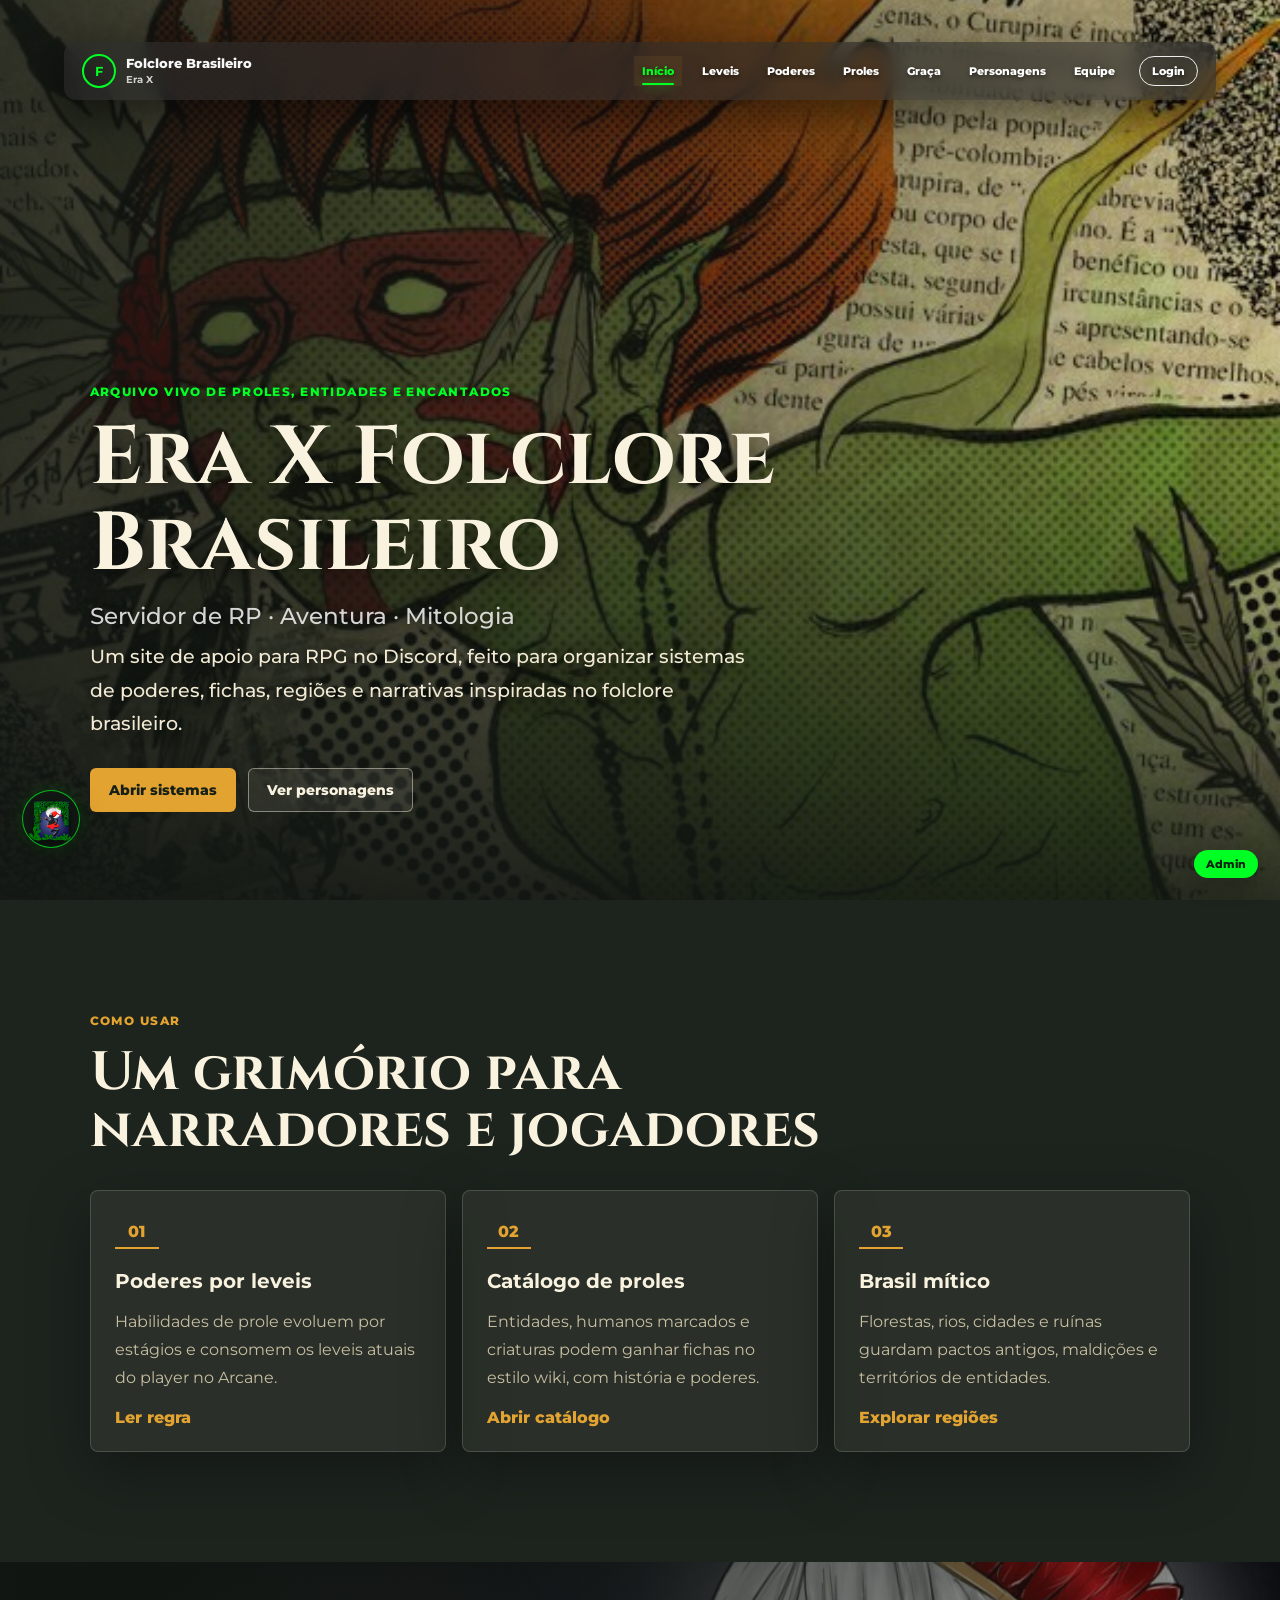
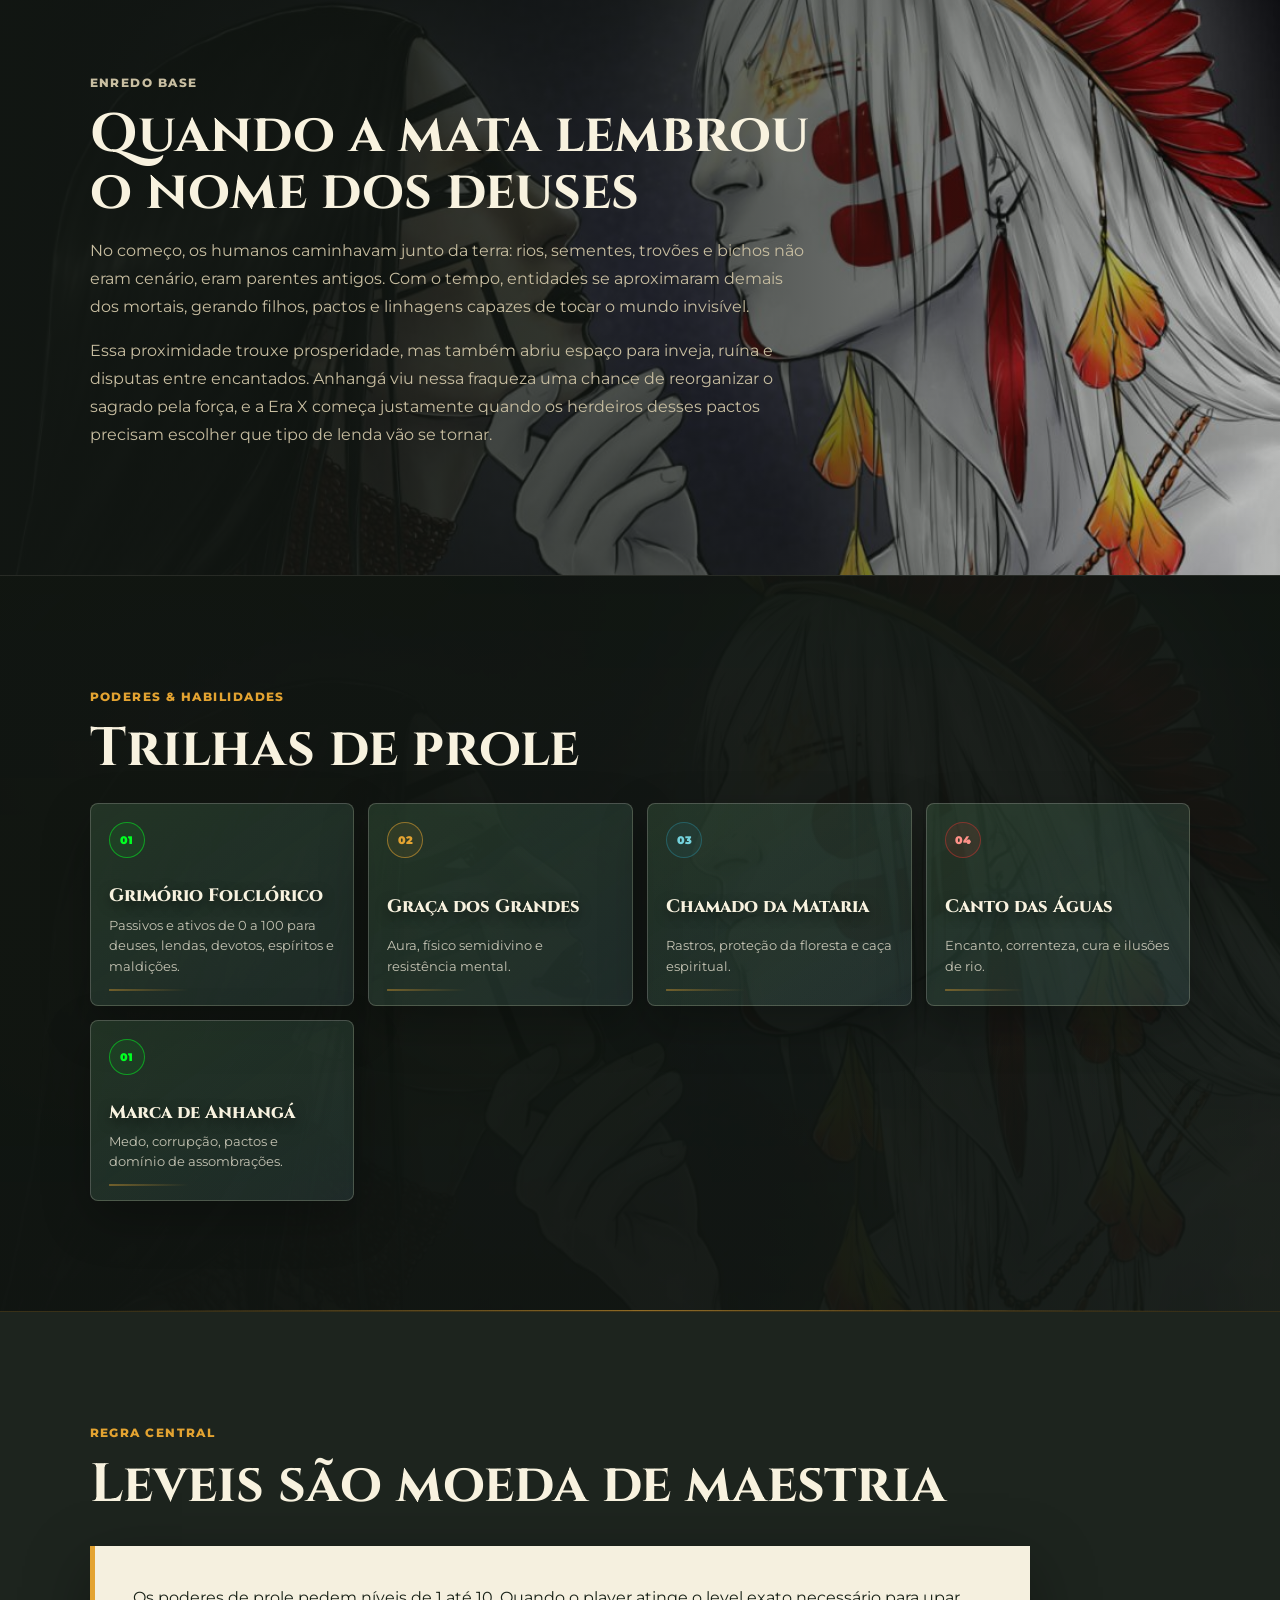
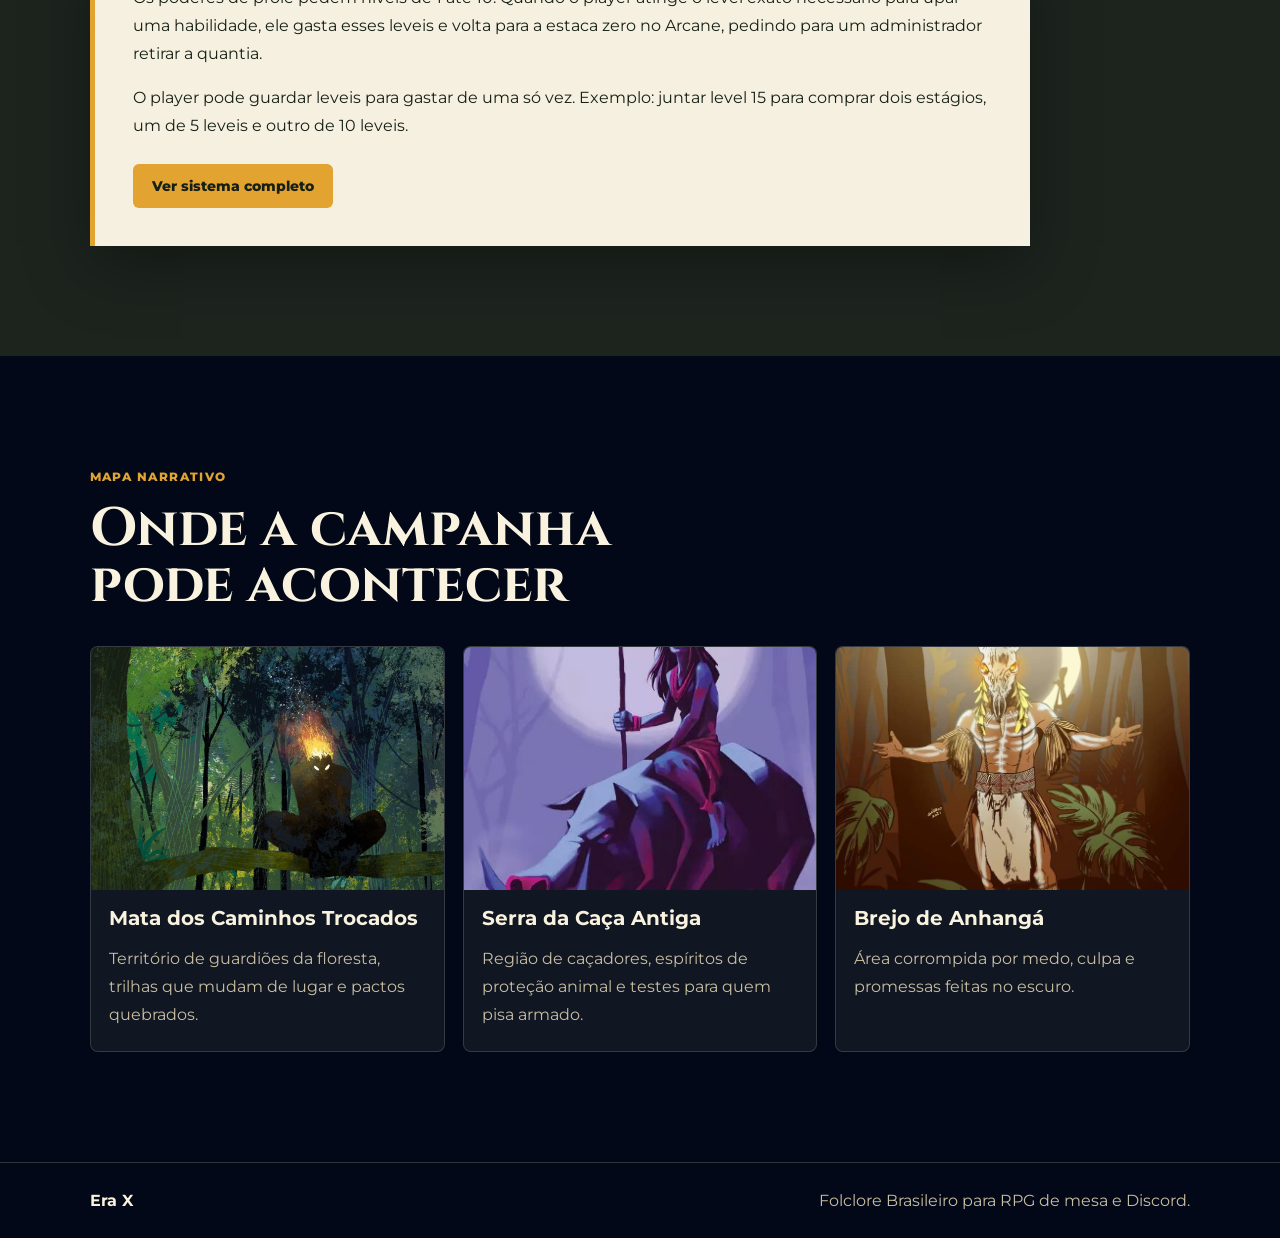
==== commit c526b977: "Adicionar grimorio de poderes folcloricos" ====
--- a/index.html
+++ b/index.html
@@ -29,6 +29,7 @@
     <nav class="site-nav" id="site-menu">
       <a href="#inicio">Início</a>
       <a href="sistemas.html#leveis">Leveis</a>
+      <a href="poderes.html">Poderes</a>
       <a href="sistemas.html#arvores">Proles</a>
       <a href="sistemas.html#graca">Graça</a>
       <a href="personagens.html">Personagens</a>
@@ -105,6 +106,10 @@
         <h2>Trilhas de prole</h2>
       </div>
       <div class="catalog-grid">
+        <a class="catalog-item" href="poderes.html">
+          <span>Grimório Folclórico</span>
+          <small>Passivos e ativos de 0 a 100 para deuses, lendas, devotos, espíritos e maldições.</small>
+        </a>
         <a class="catalog-item" href="sistemas.html#graca">
           <span>Graça dos Grandes</span>
           <small>Aura, físico semidivino e resistência mental.</small>
--- a/style.css
+++ b/style.css
@@ -1733,6 +1733,75 @@
   text-transform: uppercase;
 }
 
+.visitor-summary {
+  display: grid;
+  grid-template-columns: repeat(3, minmax(0, 1fr));
+  gap: 12px;
+  margin: 12px 0 16px;
+}
+
+.visitor-summary article {
+  min-height: 92px;
+  padding: 15px;
+  border: 1px solid var(--admin-edge);
+  border-radius: 8px;
+  background: rgba(245, 240, 223, .055);
+}
+
+.visitor-summary small,
+.visitor-row small {
+  display: block;
+  color: var(--muted);
+  font-size: 12px;
+  font-weight: 800;
+  line-height: 1.45;
+}
+
+.visitor-summary strong {
+  display: block;
+  margin-top: 8px;
+  color: var(--text);
+  font-family: var(--font-title);
+  font-size: 28px;
+}
+
+.visitor-actions {
+  margin-bottom: 14px;
+}
+
+.visitor-list {
+  display: grid;
+  gap: 10px;
+  max-height: 480px;
+  overflow: auto;
+  padding-right: 4px;
+}
+
+.visitor-row {
+  display: grid;
+  grid-template-columns: minmax(0, 1fr) minmax(150px, .55fr) minmax(180px, .65fr);
+  gap: 14px;
+  align-items: center;
+  padding: 14px;
+  border: 1px solid var(--admin-edge);
+  border-radius: 8px;
+  background: rgba(5, 9, 7, .22);
+}
+
+.visitor-row strong,
+.visitor-row span {
+  display: block;
+  min-width: 0;
+  overflow-wrap: anywhere;
+  color: var(--text);
+  font-weight: 900;
+}
+
+.visitor-main strong {
+  color: var(--sun);
+  font-family: var(--font-title);
+}
+
 .tag-create-row {
   display: grid;
   grid-template-columns: 1fr 90px;
@@ -2123,7 +2192,7 @@
 
 .admin-metrics {
   display: grid;
-  grid-template-columns: repeat(4, minmax(0, 1fr));
+  grid-template-columns: repeat(5, minmax(0, 1fr));
   gap: 12px;
   margin-bottom: 16px;
 }
@@ -2725,7 +2794,9 @@
   .admin-form-grid,
   .tag-tools-grid,
   .role-preview-grid,
-  .visual-editor-grid {
+  .visual-editor-grid,
+  .visitor-summary,
+  .visitor-row {
     grid-template-columns: 1fr;
   }
 
@@ -2953,3 +3024,306 @@
     max-width: 100%;
   }
 }
+
+.powers-page {
+  background:
+    radial-gradient(circle at 24% 0%, rgba(227, 163, 49, .12), transparent 32%),
+    linear-gradient(180deg, #111412, #1a1a18 42%, #0f1110);
+}
+
+.powers-hero {
+  min-height: 58svh;
+  background:
+    linear-gradient(90deg, rgba(12, 13, 12, .94), rgba(12, 13, 12, .62) 58%, rgba(12, 13, 12, .2)),
+    linear-gradient(0deg, rgba(12, 13, 12, .94), rgba(12, 13, 12, .2)),
+    var(--hero-image) center / cover no-repeat;
+}
+
+.powers-shell {
+  display: grid;
+  grid-template-columns: minmax(190px, 250px) minmax(0, 1fr);
+  gap: clamp(24px, 4vw, 58px);
+  padding: clamp(34px, 6vw, 76px) clamp(18px, 6vw, 86px);
+}
+
+.powers-index {
+  position: sticky;
+  top: 104px;
+  align-self: start;
+  display: grid;
+  gap: 8px;
+  padding: 18px;
+  border: 1px solid rgba(227, 163, 49, .26);
+  background: rgba(0, 0, 0, .42);
+  box-shadow: var(--shadow);
+}
+
+.powers-index strong {
+  margin-bottom: 8px;
+  color: var(--sun);
+  font-family: var(--font-title);
+}
+
+.powers-index a {
+  padding: 10px 12px;
+  border-left: 2px solid transparent;
+  color: var(--muted);
+  font-weight: 800;
+  text-decoration: none;
+}
+
+.powers-index a:hover {
+  border-left-color: var(--sun);
+  color: var(--text);
+  background: rgba(227, 163, 49, .08);
+}
+
+.powers-content {
+  min-width: 0;
+}
+
+.powers-intro {
+  max-width: 980px;
+  padding-bottom: 28px;
+  border-bottom: 1px solid rgba(248, 242, 223, .22);
+}
+
+.powers-intro h2 {
+  font-size: clamp(30px, 5vw, 58px);
+}
+
+.powers-note {
+  padding: 14px 16px;
+  border: 1px solid rgba(227, 163, 49, .3);
+  background: rgba(227, 163, 49, .08);
+  color: #eadfbe;
+}
+
+.powers-tools {
+  display: grid;
+  grid-template-columns: minmax(0, 1.4fr) minmax(180px, .6fr);
+  gap: 14px;
+  margin: 26px 0 34px;
+}
+
+.powers-tools label {
+  display: grid;
+  gap: 8px;
+  color: var(--muted);
+  font-size: 12px;
+  font-weight: 800;
+  letter-spacing: .08em;
+  text-transform: uppercase;
+}
+
+.powers-tools input,
+.powers-tools select {
+  min-height: 46px;
+  width: 100%;
+  border: 1px solid rgba(248, 242, 223, .22);
+  border-radius: 6px;
+  padding: 0 14px;
+  background: rgba(0, 0, 0, .38);
+  color: var(--text);
+  font: inherit;
+}
+
+.powers-catalog {
+  display: grid;
+  gap: 42px;
+}
+
+.powers-category {
+  scroll-margin-top: 110px;
+}
+
+.powers-category-heading {
+  display: flex;
+  align-items: end;
+  justify-content: space-between;
+  gap: 18px;
+  margin-bottom: 16px;
+  padding-bottom: 12px;
+  border-bottom: 1px solid rgba(248, 242, 223, .26);
+}
+
+.powers-category-heading h3 {
+  color: var(--text);
+  font-family: var(--font-title);
+  font-size: clamp(26px, 4vw, 42px);
+}
+
+.being-card {
+  margin: 0 0 14px;
+  border: 1px solid rgba(248, 242, 223, .18);
+  background:
+    linear-gradient(135deg, rgba(255, 255, 255, .055), rgba(255, 255, 255, .015)),
+    rgba(0, 0, 0, .28);
+  box-shadow: 0 16px 38px rgba(0, 0, 0, .24);
+}
+
+.being-card[hidden],
+.powers-category[hidden] {
+  display: none;
+}
+
+.being-card summary {
+  display: grid;
+  grid-template-columns: auto minmax(0, 1fr) auto;
+  align-items: center;
+  gap: 14px;
+  padding: 18px;
+  cursor: pointer;
+}
+
+.being-card summary::-webkit-details-marker {
+  display: none;
+}
+
+.being-icon {
+  width: 50px;
+  height: 50px;
+  display: grid;
+  place-items: center;
+  border: 1px solid rgba(227, 163, 49, .35);
+  background: rgba(227, 163, 49, .1);
+  font-size: 24px;
+}
+
+.being-card summary small,
+.being-card summary em {
+  display: block;
+  color: var(--muted);
+  font-style: normal;
+}
+
+.being-card summary strong {
+  display: block;
+  margin: 4px 0;
+  color: var(--sun);
+  font-family: var(--font-title);
+  font-size: 24px;
+}
+
+.being-card summary b {
+  min-width: 66px;
+  padding: 8px 10px;
+  border: 1px solid rgba(227, 163, 49, .38);
+  color: var(--text);
+  text-align: center;
+}
+
+.being-body {
+  padding: 0 18px 20px;
+  border-top: 1px solid rgba(248, 242, 223, .14);
+}
+
+.being-body > p {
+  max-width: 980px;
+  color: #e8dec3;
+}
+
+.power-list {
+  display: grid;
+  gap: 10px;
+  margin-top: 18px;
+}
+
+.power-row {
+  display: grid;
+  grid-template-columns: 94px minmax(0, 1fr) minmax(0, 1fr);
+  gap: 12px;
+  padding: 14px;
+  border: 1px solid rgba(248, 242, 223, .12);
+  background: rgba(255, 255, 255, .035);
+}
+
+.power-level {
+  display: grid;
+  place-items: center;
+  align-content: center;
+  min-height: 96px;
+  border: 1px solid rgba(227, 163, 49, .28);
+  background: rgba(0, 0, 0, .26);
+}
+
+.power-level span {
+  color: var(--sun);
+  font-family: var(--font-title);
+  font-size: 26px;
+  font-weight: 700;
+}
+
+.power-level small {
+  color: var(--muted);
+  font-size: 11px;
+  font-weight: 800;
+  text-transform: uppercase;
+}
+
+.power-copy {
+  min-width: 0;
+}
+
+.power-copy strong {
+  color: var(--sun);
+  font-size: 13px;
+}
+
+.power-copy p {
+  margin: 8px 0 0;
+  color: #f1ead6;
+  font-size: 14px;
+  line-height: 1.65;
+}
+
+.power-copy.active strong {
+  color: #f0b06a;
+}
+
+@media (max-width: 920px) {
+  .powers-shell {
+    grid-template-columns: 1fr;
+  }
+
+  .powers-index {
+    position: static;
+    grid-template-columns: repeat(2, minmax(0, 1fr));
+  }
+
+  .powers-index strong {
+    grid-column: 1 / -1;
+  }
+
+  .power-row {
+    grid-template-columns: 78px 1fr;
+  }
+
+  .power-copy.active {
+    grid-column: 2;
+  }
+}
+
+@media (max-width: 620px) {
+  .powers-tools,
+  .being-card summary,
+  .power-row {
+    grid-template-columns: 1fr;
+  }
+
+  .powers-index {
+    grid-template-columns: 1fr;
+  }
+
+  .being-card summary b {
+    width: max-content;
+  }
+
+  .power-level {
+    min-height: 70px;
+  }
+
+  .power-copy.active {
+    grid-column: auto;
+  }
+}
